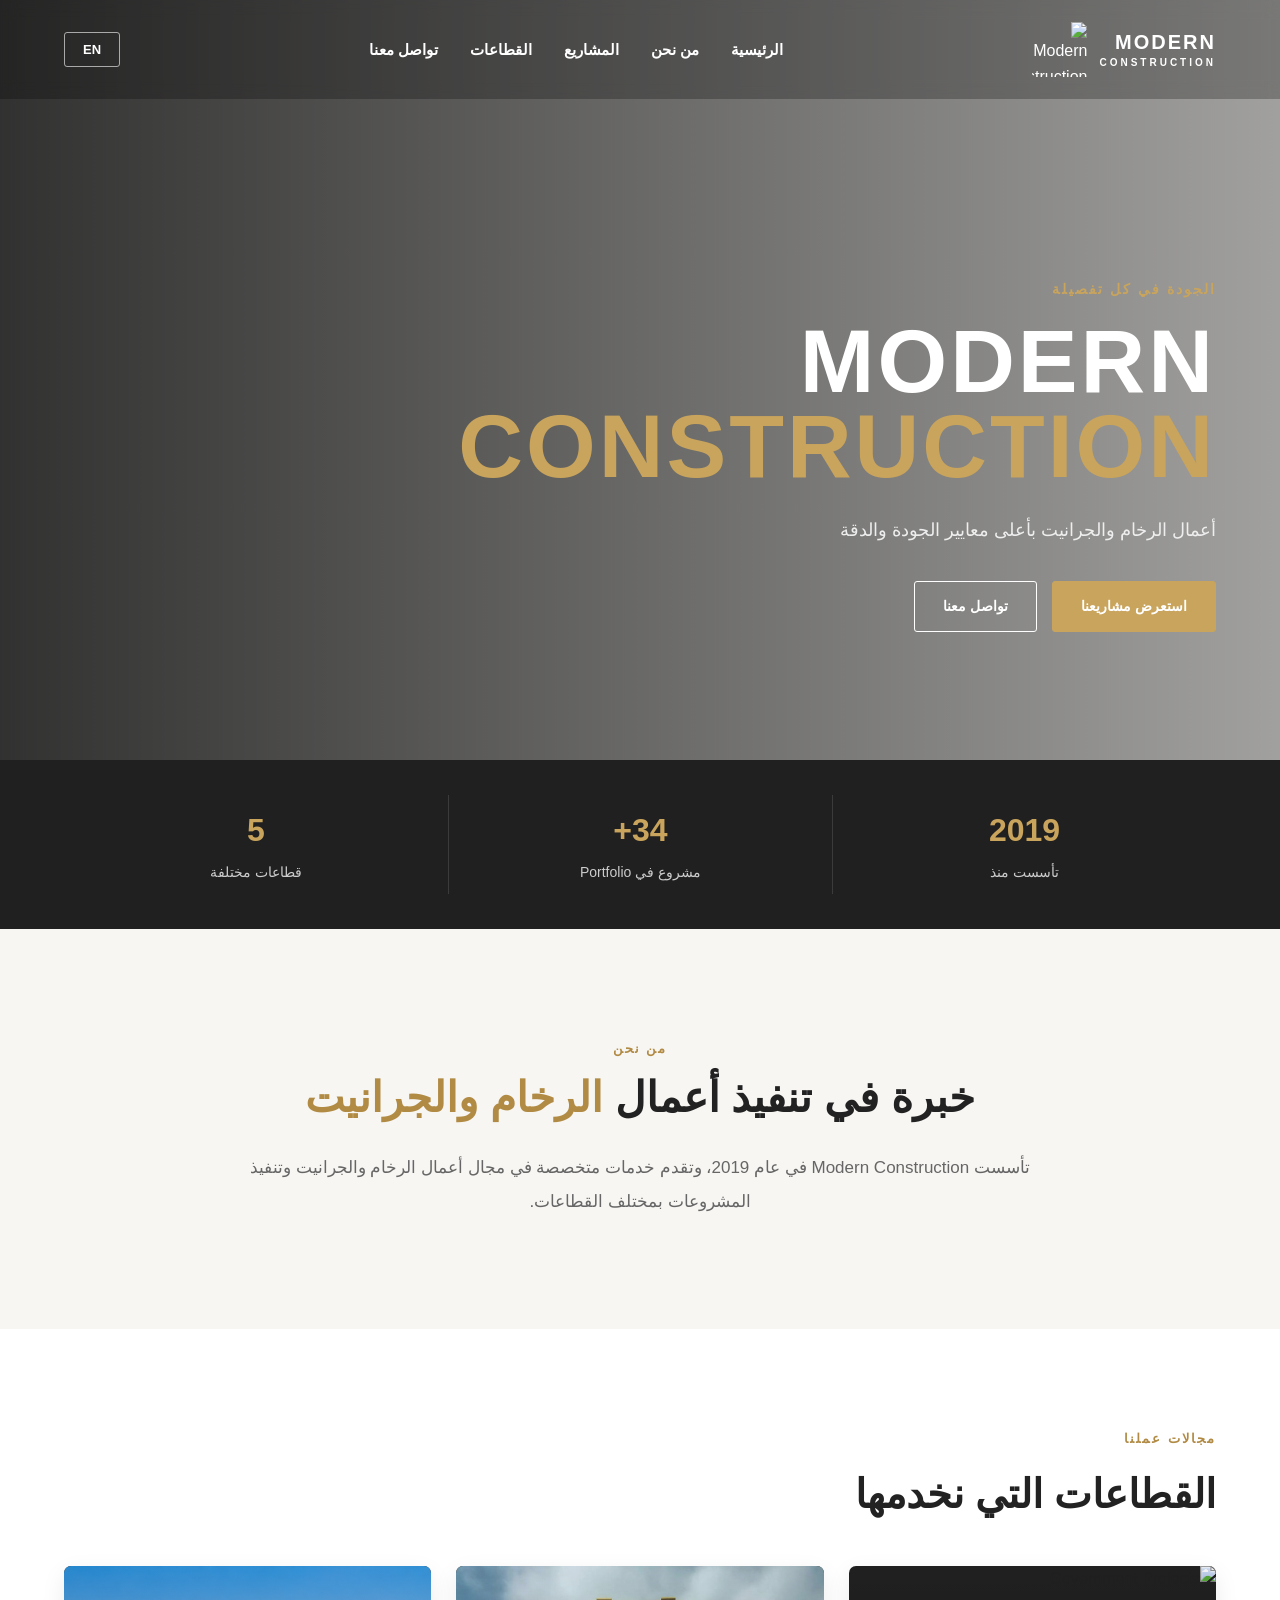
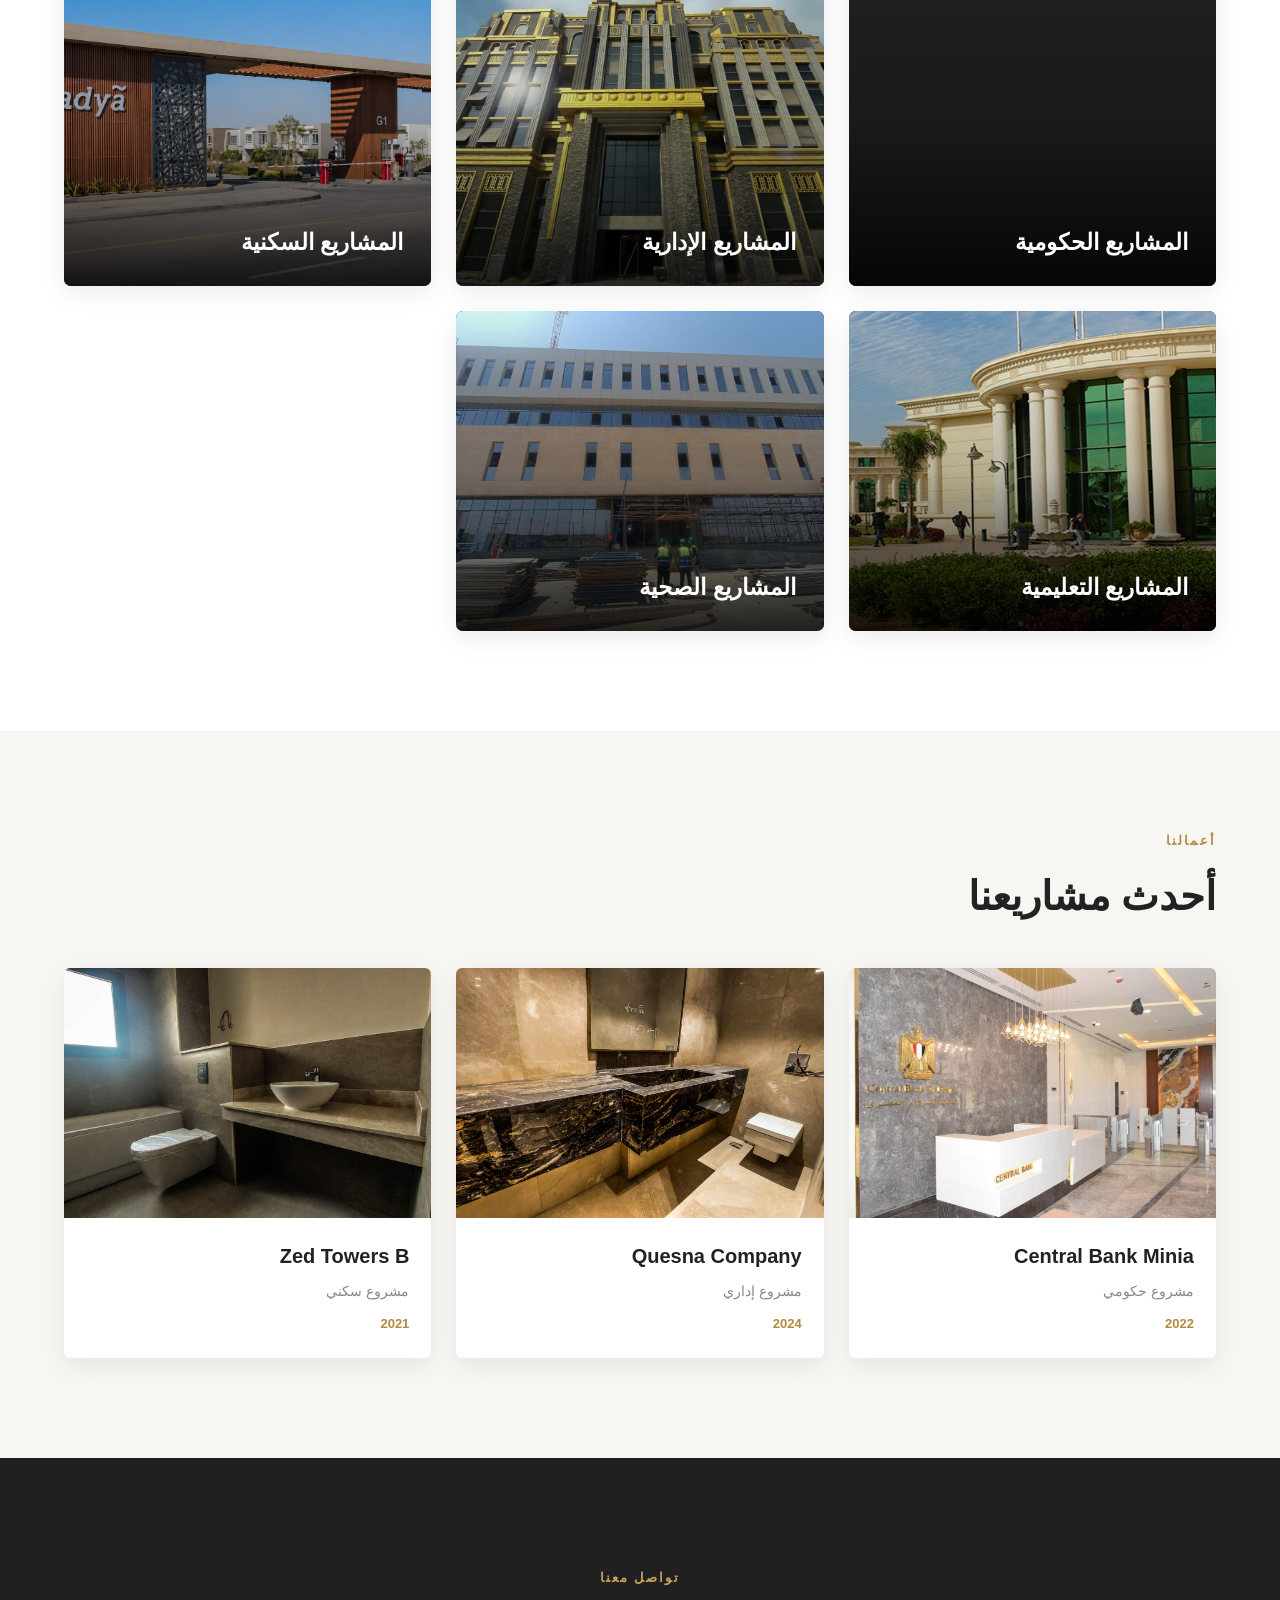
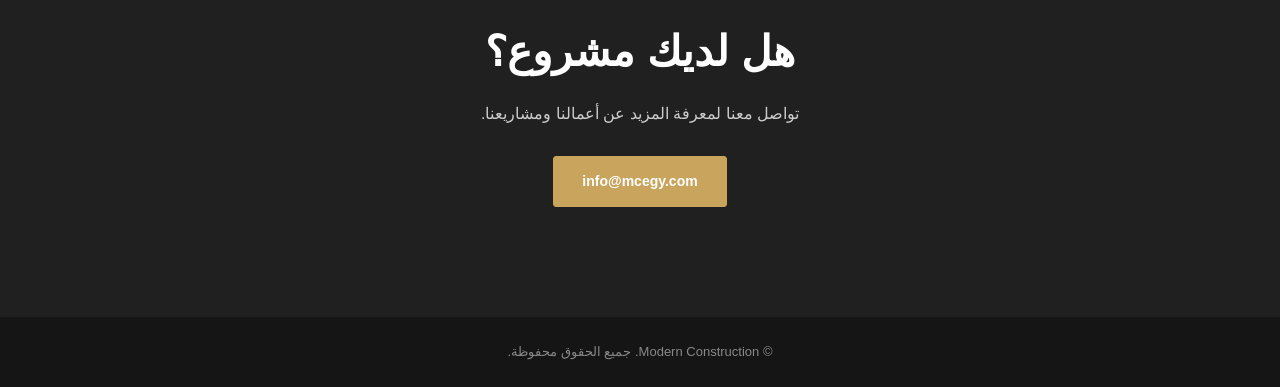
==== index.html @ ae9145a0 "Add files via upload" ====
<!DOCTYPE html>
<html lang="ar" dir="rtl">

<head>
    <meta charset="UTF-8">
    <meta name="viewport" content="width=device-width, initial-scale=1.0">

    <title>Modern Construction | Marble & Granite</title>

    <link rel="stylesheet" href="style.css">
</head>

<body>

    <!-- =========================
         NAVBAR
    ========================== -->

    <header class="navbar">

        <div class="container">

            <a href="#home" class="logo">

                <div class="logo-text">
                    MODERN
                    <span>CONSTRUCTION</span>
                </div>

                <img
                    src="assets/logo.png"
                    alt="Modern Construction Logo"
                >

            </a>


            <nav>

                <a href="#home"
                   data-ar="الرئيسية"
                   data-en="Home">
                    الرئيسية
                </a>

                <a href="#about"
                   data-ar="من نحن"
                   data-en="About Us">
                    من نحن
                </a>

                <a href="#projects"
                   data-ar="المشاريع"
                   data-en="Projects">
                    المشاريع
                </a>

                <a href="#sectors"
                   data-ar="القطاعات"
                   data-en="Sectors">
                    القطاعات
                </a>

                <a href="#contact"
                   data-ar="تواصل معنا"
                   data-en="Contact Us">
                    تواصل معنا
                </a>

            </nav>


            <button class="language-btn">
                EN
            </button>

        </div>

    </header>


    <!-- =========================
         HERO
    ========================== -->

    <section id="home" class="hero">

        <div class="hero-overlay"></div>

        <div class="hero-content container">

            <p
                class="small-title"
                data-ar="الجودة في كل تفصيلة"
                data-en="Quality in Every Detail">

                الجودة في كل تفصيلة

            </p>


            <h1>
                MODERN<br>
                <span>CONSTRUCTION</span>
            </h1>


            <p
                class="hero-description"
                data-ar="أعمال الرخام والجرانيت بأعلى معايير الجودة والدقة"
                data-en="Marble and granite works with the highest standards of quality and precision">

                أعمال الرخام والجرانيت بأعلى معايير الجودة والدقة

            </p>


            <div class="hero-buttons">

                <a
                    href="#projects"
                    class="btn primary"
                    data-ar="استعرض مشاريعنا"
                    data-en="View Our Projects">

                    استعرض مشاريعنا

                </a>


                <a
                    href="#contact"
                    class="btn secondary"
                    data-ar="تواصل معنا"
                    data-en="Contact Us">

                    تواصل معنا

                </a>

            </div>

        </div>

    </section>


    <!-- =========================
         STATS
    ========================== -->

    <section class="stats">

        <div class="container stats-container">

            <div class="stat">

                <h2>2019</h2>

                <p
                    data-ar="تأسست منذ"
                    data-en="Established Since">

                    تأسست منذ

                </p>

            </div>


            <div class="stat">

                <h2>34+</h2>

                <p
                    data-ar="مشروع في Portfolio"
                    data-en="Projects in Portfolio">

                    مشروع في Portfolio

                </p>

            </div>


            <div class="stat">

                <h2>5</h2>

                <p
                    data-ar="قطاعات مختلفة"
                    data-en="Different Sectors">

                    قطاعات مختلفة

                </p>

            </div>

        </div>

    </section>


    <!-- =========================
         ABOUT
    ========================== -->

    <section id="about" class="about">

        <div class="container">

            <p
                class="section-label"
                data-ar="من نحن"
                data-en="About Us">

                من نحن

            </p>


            <h2>

                خبرة في تنفيذ أعمال

                <span>
                    الرخام والجرانيت
                </span>

            </h2>


            <p
                data-ar="تأسست Modern Construction في عام 2019، وتقدم خدمات متخصصة في مجال أعمال الرخام والجرانيت وتنفيذ المشروعات بمختلف القطاعات."
                data-en="Founded in 2019, Modern Construction provides specialized marble and granite services and executes projects across various sectors.">

                تأسست Modern Construction في عام 2019،
                وتقدم خدمات متخصصة في مجال أعمال الرخام والجرانيت
                وتنفيذ المشروعات بمختلف القطاعات.

            </p>

        </div>

    </section>


    <!-- =========================
         SECTORS
    ========================== -->

    <section id="sectors" class="sectors">

        <div class="container">

            <p
                class="section-label"
                data-ar="مجالات عملنا"
                data-en="Our Sectors">

                مجالات عملنا

            </p>


            <h2
                data-ar="القطاعات التي نخدمها"
                data-en="Sectors We Serve">

                القطاعات التي نخدمها

            </h2>


            <div class="sector-grid">


                <!-- GOVERNMENT -->

                <a
                    href="government.html"
                    class="sector-card">

                    <div class="sector-image">

                        <img
                            src="assets/sectors/government.jpg"
                            alt="Government Projects">

                    </div>


                    <div class="sector-card-overlay"></div>


                    <div class="sector-card-content">

                        <h3
                            data-ar="المشاريع الحكومية"
                            data-en="Government Projects">

                            المشاريع الحكومية

                        </h3>

                    </div>

                </a>


                <!-- ADMINISTRATIVE -->

                <a
                    href="#"
                    class="sector-card">

                    <div class="sector-image">

                        <img
                            src="assets/sectors/administrative.jpg"
                            alt="Administrative Projects">

                    </div>


                    <div class="sector-card-overlay"></div>


                    <div class="sector-card-content">

                        <h3
                            data-ar="المشاريع الإدارية"
                            data-en="Administrative Projects">

                            المشاريع الإدارية

                        </h3>

                    </div>

                </a>


                <!-- RESIDENTIAL -->

                <a
                    href="#"
                    class="sector-card">

                    <div class="sector-image">

                        <img
                            src="assets/sectors/residential.jpg"
                            alt="Residential Projects">

                    </div>


                    <div class="sector-card-overlay"></div>


                    <div class="sector-card-content">

                        <h3
                            data-ar="المشاريع السكنية"
                            data-en="Residential Projects">

                            المشاريع السكنية

                        </h3>

                    </div>

                </a>


                <!-- EDUCATIONAL -->

                <a
                    href="#"
                    class="sector-card">

                    <div class="sector-image">

                        <img
                            src="assets/sectors/educational.jpg"
                            alt="Educational Projects">

                    </div>


                    <div class="sector-card-overlay"></div>


                    <div class="sector-card-content">

                        <h3
                            data-ar="المشاريع التعليمية"
                            data-en="Educational Projects">

                            المشاريع التعليمية

                        </h3>

                    </div>

                </a>


                <!-- HEALTHCARE -->

                <a
                    href="#"
                    class="sector-card">

                    <div class="sector-image">

                        <img
                            src="assets/sectors/healthcare.jpg"
                            alt="Healthcare Projects">

                    </div>


                    <div class="sector-card-overlay"></div>


                    <div class="sector-card-content">

                        <h3
                            data-ar="المشاريع الصحية"
                            data-en="Healthcare Projects">

                            المشاريع الصحية

                        </h3>

                    </div>

                </a>

            </div>

        </div>

    </section>


    <!-- =========================
         LATEST PROJECTS
    ========================== -->

    <section id="projects" class="projects">

        <div class="container">

            <p
                class="section-label"
                data-ar="أعمالنا"
                data-en="Portfolio">

                أعمالنا

            </p>


            <h2
                data-ar="أحدث مشاريعنا"
                data-en="Our Latest Projects">

                أحدث مشاريعنا

            </h2>


            <div class="projects-grid">


                <!-- PROJECT 1 -->

                <div class="project-card">

                    <div class="project-image">

                        <img
                            src="assets/projects/central-bank-minia.jpg"
                            alt="Central Bank Minia">

                    </div>


                    <div class="project-info">

                        <h3>
                            Central Bank Minia
                        </h3>


                        <p
                            data-ar="مشروع حكومي"
                            data-en="Government Project">

                            مشروع حكومي

                        </p>


                        <span>
                            2022
                        </span>

                    </div>

                </div>


                <!-- PROJECT 2 -->

                <div class="project-card">

                    <div class="project-image">

                        <img
                            src="assets/projects/quesna-company.jpg"
                            alt="Quesna Company ">

                    </div>


                    <div class="project-info">

                        <h3>
                            Quesna Company 
                        </h3>


                        <p
                            data-ar="مشروع إداري"
                            data-en="Administrative Project">

                            مشروع إداري

                        </p>


                        <span>
                            2024
                        </span>

                    </div>

                </div>


                <!-- PROJECT 3 -->

                <div class="project-card">

                    <div class="project-image">

                        <img
                            src="assets/projects/zed-towers.jpg"
                            alt="Zed Towers B">

                    </div>


                    <div class="project-info">

                        <h3>
                            Zed Towers B
                        </h3>


                        <p
                            data-ar="مشروع سكني"
                            data-en="Residential Project">

                            مشروع سكني

                        </p>


                        <span>
                            2021
                        </span>

                    </div>

                </div>

            </div>

        </div>

    </section>


    <!-- =========================
         CONTACT
    ========================== -->

    <section id="contact" class="contact">

        <div class="container">

            <p
                class="section-label"
                data-ar="تواصل معنا"
                data-en="Contact Us">

                تواصل معنا

            </p>


            <h2
                data-ar="هل لديك مشروع؟"
                data-en="Have a Project?">

                هل لديك مشروع؟

            </h2>


            <p
                data-ar="تواصل معنا لمعرفة المزيد عن أعمالنا ومشاريعنا."
                data-en="Contact us to learn more about our work and projects.">

                تواصل معنا لمعرفة المزيد عن أعمالنا ومشاريعنا.

            </p>


            <a
                href="mailto:info@mcegy.com"
                class="btn primary">

                info@mcegy.com

            </a>

        </div>

    </section>


    <!-- =========================
         FOOTER
    ========================== -->

    <footer>

        <div class="container">

            <p
                data-ar="© Modern Construction. جميع الحقوق محفوظة."
                data-en="© Modern Construction. All Rights Reserved.">

                © Modern Construction. جميع الحقوق محفوظة.

            </p>

        </div>

    </footer>


    <script src="script.js"></script>

</body>

</html>
---- style.css ----
/* ========================================
   GENERAL
======================================== */

* {
    margin: 0;
    padding: 0;
    box-sizing: border-box;
}

html {
    scroll-behavior: smooth;
}

body {
    font-family: Arial, Helvetica, sans-serif;
    background: #f7f6f3;
    color: #222;
    line-height: 1.6;
}

a {
    text-decoration: none;
    color: inherit;
}

.container {
    width: 90%;
    max-width: 1200px;
    margin: auto;
}


/* ========================================
   NAVBAR
======================================== */

.navbar {
    position: absolute;
    top: 0;
    right: 0;
    left: 0;

    z-index: 100;

    padding: 22px 0;

    background: rgba(0, 0, 0, 0.25);
    backdrop-filter: blur(8px);
}

.navbar .container {
    display: flex;
    align-items: center;
    justify-content: space-between;
}


/* LOGO */

.logo {
    display: flex;
    align-items: center;
    gap: 12px;

    color: white;
}

.logo img {
    width: 55px;
    height: 55px;

    object-fit: contain;
}

.logo-text {
    display: flex;
    flex-direction: column;

    font-size: 20px;
    font-weight: 800;

    letter-spacing: 2px;
    line-height: 1.1;
}

.logo-text span {
    font-size: 10px;

    letter-spacing: 3px;

    margin-top: 4px;
}


/* NAVIGATION */

.navbar nav {
    display: flex;
    align-items: center;

    gap: 32px;
}

.navbar nav a {
    color: white;

    font-size: 15px;
    font-weight: 600;

    transition: 0.3s;
}

.navbar nav a:hover {
    color: #c9a45c;
}


/* LANGUAGE BUTTON */

.language-btn {
    border: 1px solid rgba(255, 255, 255, 0.6);

    background: transparent;
    color: white;

    padding: 9px 18px;

    border-radius: 3px;

    cursor: pointer;

    font-size: 13px;
    font-weight: 700;

    transition: 0.3s;
}

.language-btn:hover {
    background: #c9a45c;

    border-color: #c9a45c;
}


/* ========================================
   HERO
======================================== */

.hero {
    position: relative;

    min-height: 760px;

    display: flex;
    align-items: center;

    background-image: url("assets/hero.png");

    /* إظهار الجزء العلوي من الصورة أكثر */
    background-position: center 35%;

    background-size: cover;

    background-repeat: no-repeat;
}

.hero-overlay {
    position: absolute;

    inset: 0;

    background:
        linear-gradient(
            90deg,
            rgba(0, 0, 0, 0.80),
            rgba(0, 0, 0, 0.35)
        );
}

.hero-content {
    position: relative;

    z-index: 2;

    color: white;

    padding-top: 150px;
}

.small-title {
    color: #c9a45c;

    font-size: 14px;
    font-weight: 700;

    letter-spacing: 2px;

    margin-bottom: 18px;
}

.hero h1 {
    font-size: clamp(50px, 7vw, 90px);

    line-height: 0.95;

    font-weight: 900;

    letter-spacing: 3px;

    margin-bottom: 25px;
}

.hero h1 span {
    color: #c9a45c;
}

.hero-description {
    max-width: 600px;

    color: #eee;

    font-size: 18px;

    line-height: 1.8;

    margin-bottom: 35px;
}


/* HERO BUTTONS */

.hero-buttons {
    display: flex;

    align-items: center;

    gap: 15px;
}

.btn {
    display: inline-block;

    padding: 13px 28px;

    border-radius: 3px;

    font-size: 14px;
    font-weight: 700;

    transition: 0.3s;
}

.btn.primary {
    background: #c9a45c;

    color: white;

    border: 1px solid #c9a45c;
}

.btn.primary:hover {
    background: #aa873f;

    border-color: #aa873f;
}

.btn.secondary {
    color: white;

    border: 1px solid white;

    background: transparent;
}

.btn.secondary:hover {
    background: white;

    color: #222;
}


/* ========================================
   STATS
======================================== */

.stats {
    background: #202020;

    color: white;

    padding: 35px 0;
}

.stats-container {
    display: grid;

    grid-template-columns: repeat(3, 1fr);

    text-align: center;
}

.stat {
    padding: 10px;

    border-left:
        1px solid rgba(255, 255, 255, 0.12);
}

.stat:last-child {
    border-left: none;
}

.stat h2 {
    color: #c9a45c;

    font-size: 32px;

    margin-bottom: 5px;
}

.stat p {
    color: #ccc;

    font-size: 14px;
}


/* ========================================
   SECTIONS
======================================== */

section {
    scroll-margin-top: 90px;
}

.section-label {
    color: #b18a43;

    font-size: 13px;

    font-weight: 800;

    letter-spacing: 2px;

    margin-bottom: 12px;
}


/* ========================================
   ABOUT
======================================== */

.about {
    padding: 110px 0;

    background: #f7f6f3;
}

.about .container {
    max-width: 850px;

    text-align: center;
}

.about h2 {
    font-size: 42px;

    line-height: 1.3;

    margin-bottom: 25px;
}

.about h2 span {
    color: #b18a43;
}

.about p:last-child {
    color: #666;

    font-size: 17px;

    line-height: 2;
}


/* ========================================
   SECTORS
======================================== */

.sectors {
    padding: 100px 0;

    background: #fff;
}

.sectors h2 {
    font-size: 40px;

    margin-bottom: 35px;
}

.sector-grid {
    display: grid;

    grid-template-columns: repeat(3, 1fr);

    gap: 25px;

    margin-top: 40px;
}

.sector-card {
    position: relative;

    display: block;

    width: 100%;
    height: 320px;

    overflow: hidden;

    border-radius: 7px;

    background: #222;

    box-shadow:
        0 8px 25px rgba(0, 0, 0, 0.08);

    transition:
        transform 0.4s ease,
        box-shadow 0.4s ease;
}

.sector-card:hover {
    transform: translateY(-7px);

    box-shadow:
        0 18px 40px rgba(0, 0, 0, 0.17);
}


/* SECTOR IMAGE */

.sector-image {
    position: absolute;

    inset: 0;

    width: 100%;
    height: 100%;

    overflow: hidden;
}

.sector-image img {
    width: 100%;
    height: 100%;

    display: block;

    object-fit: cover;

    object-position: center;

    transition: transform 0.6s ease;
}

.sector-card:hover .sector-image img {
    transform: scale(1.07);
}


/* SECTOR OVERLAY */

.sector-card-overlay {
    position: absolute;

    inset: 0;

    z-index: 1;

    background:
        linear-gradient(
            to top,
            rgba(0, 0, 0, 0.85),
            rgba(0, 0, 0, 0.25),
            rgba(0, 0, 0, 0.05)
        );
}


/* SECTOR TEXT */

.sector-card-content {
    position: absolute;

    right: 28px;
    bottom: 25px;
    left: 28px;

    z-index: 2;
}

.sector-card-content h3 {
    margin: 0;

    color: white;

    font-size: 23px;

    font-weight: 700;

    transition: color 0.3s ease;
}

.sector-card:hover .sector-card-content h3 {
    color: #c9a45c;
}


/* ========================================
   PROJECTS
======================================== */

.projects {
    padding: 100px 0;

    background: #f7f6f3;
}

.projects h2 {
    font-size: 40px;

    margin-bottom: 40px;
}

.projects-grid {
    display: grid;

    grid-template-columns: repeat(3, 1fr);

    gap: 25px;
}


/* PROJECT CARD */

.project-card {
    background: white;

    overflow: hidden;

    border-radius: 6px;

    box-shadow:
        0 8px 25px rgba(0, 0, 0, 0.07);

    transition: 0.3s;
}

.project-card:hover {
    transform: translateY(-6px);

    box-shadow:
        0 15px 35px rgba(0, 0, 0, 0.12);
}


/* PROJECT IMAGE */

.project-image {
    width: 100%;

    height: 250px;

    overflow: hidden;

    background: #ddd;
}

.project-image img {
    width: 100%;
    height: 100%;

    display: block;

    object-fit: cover;

    object-position: center;

    transition: transform 0.5s ease;
}

.project-card:hover .project-image img {
    transform: scale(1.05);
}


/* PROJECT INFO */

.project-info {
    padding: 22px;
}

.project-info h3 {
    font-size: 20px;

    margin-bottom: 8px;
}

.project-info p {
    color: #888;

    font-size: 14px;

    margin-bottom: 8px;
}

.project-info span {
    color: #b18a43;

    font-size: 13px;

    font-weight: 700;
}


/* ========================================
   CONTACT
======================================== */

.contact {
    padding: 110px 0;

    text-align: center;

    background: #202020;

    color: white;
}

.contact .section-label {
    color: #c9a45c;
}

.contact h2 {
    font-size: 42px;

    margin-bottom: 15px;
}

.contact p {
    color: #ccc;

    margin-bottom: 30px;
}

.contact .btn {
    direction: ltr;
}


/* ========================================
   FOOTER
======================================== */

footer {
    padding: 25px 0;

    background: #151515;

    color: #888;

    text-align: center;

    font-size: 13px;
}


/* ========================================
   ENGLISH / LTR
======================================== */

html[dir="ltr"] .hero-content {
    text-align: left;
}

html[dir="rtl"] .hero-content {
    text-align: right;
}

html[dir="ltr"] .sector-card-content {
    left: 28px;
    right: 28px;
}


/* ========================================
   TABLET
======================================== */

@media (max-width: 1000px) {

    .navbar nav {
        gap: 18px;
    }

    .navbar nav a {
        font-size: 13px;
    }

    .sector-grid {
        grid-template-columns: repeat(2, 1fr);
    }

    .projects-grid {
        grid-template-columns: repeat(2, 1fr);
    }
}


/* ========================================
   MOBILE
======================================== */

@media (max-width: 700px) {

    .navbar {
        padding: 15px 0;
    }

    .navbar .container {
        flex-wrap: wrap;

        gap: 15px;
    }

    .logo img {
        width: 45px;
        height: 45px;
    }

    .logo-text {
        font-size: 16px;
    }

    .navbar nav {
        order: 3;

        width: 100%;

        justify-content: center;

        gap: 15px;

        overflow-x: auto;
    }

    .navbar nav a {
        font-size: 12px;

        white-space: nowrap;
    }

    .language-btn {
        padding: 7px 13px;
    }


    /* HERO */

    .hero {
        min-height: 700px;

        background-position: center 35%;
    }

    .hero-content {
        padding-top: 160px;
    }

    .hero h1 {
        font-size: 48px;
    }

    .hero-description {
        font-size: 15px;
    }

    .hero-buttons {
        flex-direction: column;

        align-items: stretch;

        max-width: 250px;
    }

    .btn {
        text-align: center;
    }


    /* STATS */

    .stats-container {
        grid-template-columns: 1fr;
    }

    .stat {
        border-left: none;

        border-bottom:
            1px solid rgba(255, 255, 255, 0.12);

        padding: 15px;
    }

    .stat:last-child {
        border-bottom: none;
    }


    /* ABOUT */

    .about {
        padding: 75px 0;
    }

    .about h2 {
        font-size: 30px;
    }


    /* SECTORS */

    .sectors {
        padding: 75px 0;
    }

    .sectors h2 {
        font-size: 30px;
    }

    .sector-grid {
        grid-template-columns: 1fr;

        gap: 20px;
    }

    .sector-card {
        height: 280px;
    }


    /* PROJECTS */

    .projects {
        padding: 75px 0;
    }

    .projects h2 {
        font-size: 30px;
    }

    .projects-grid {
        grid-template-columns: 1fr;
    }

    .project-image {
        height: 240px;
    }


    /* CONTACT */

    .contact {
        padding: 80px 0;
    }

    .contact h2 {
        font-size: 32px;
    }

}
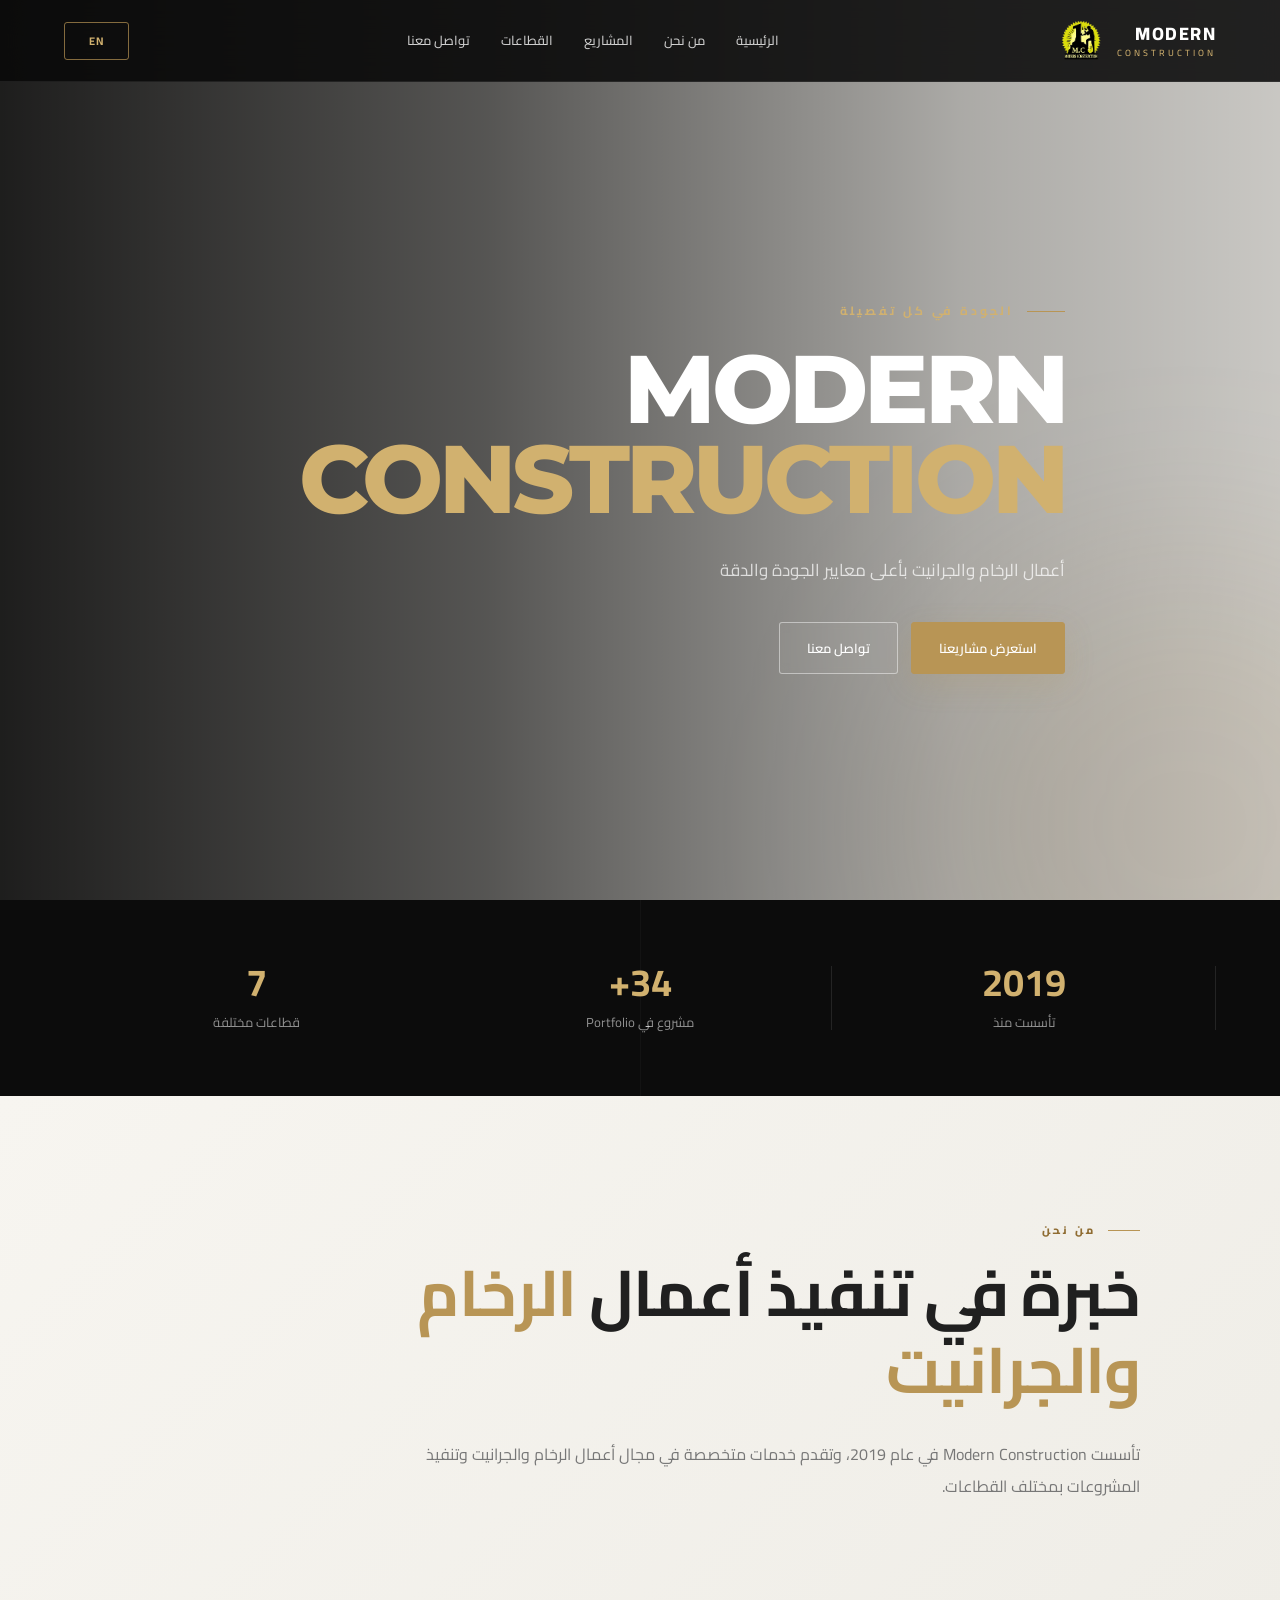
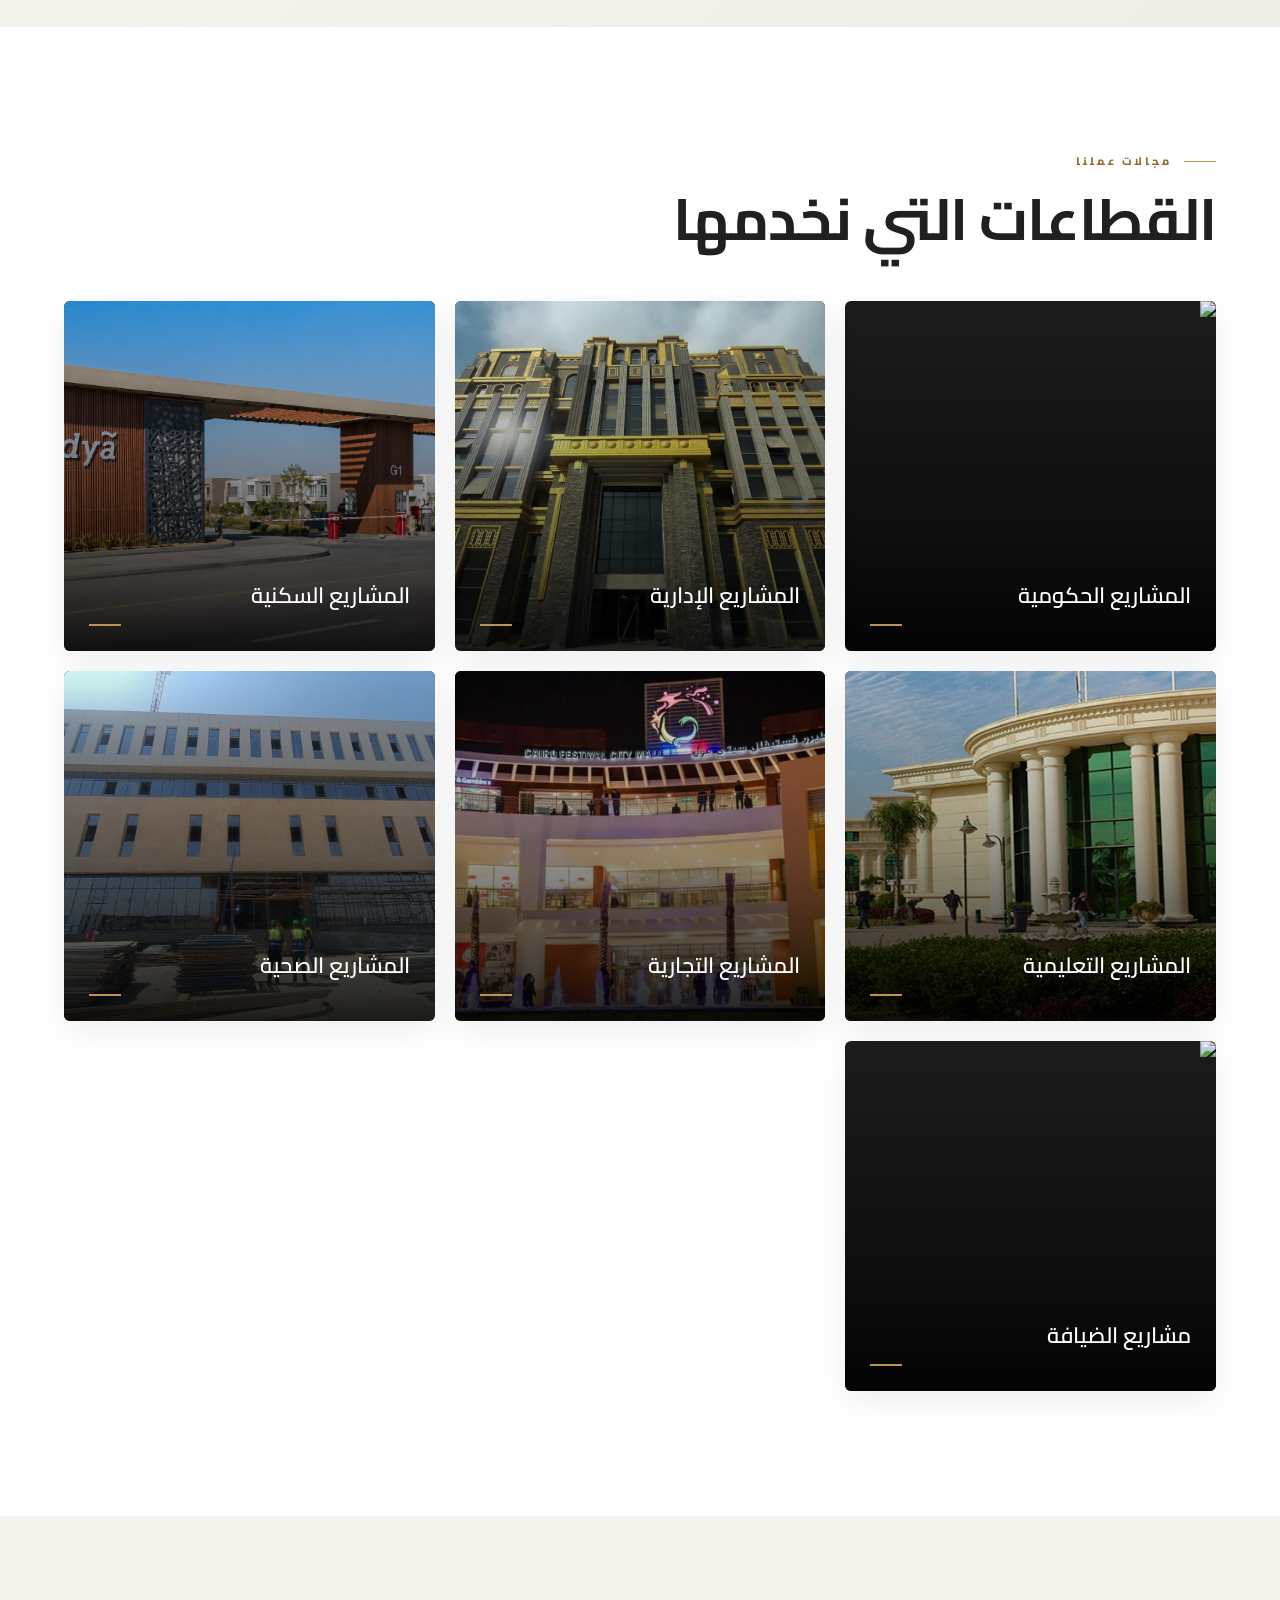
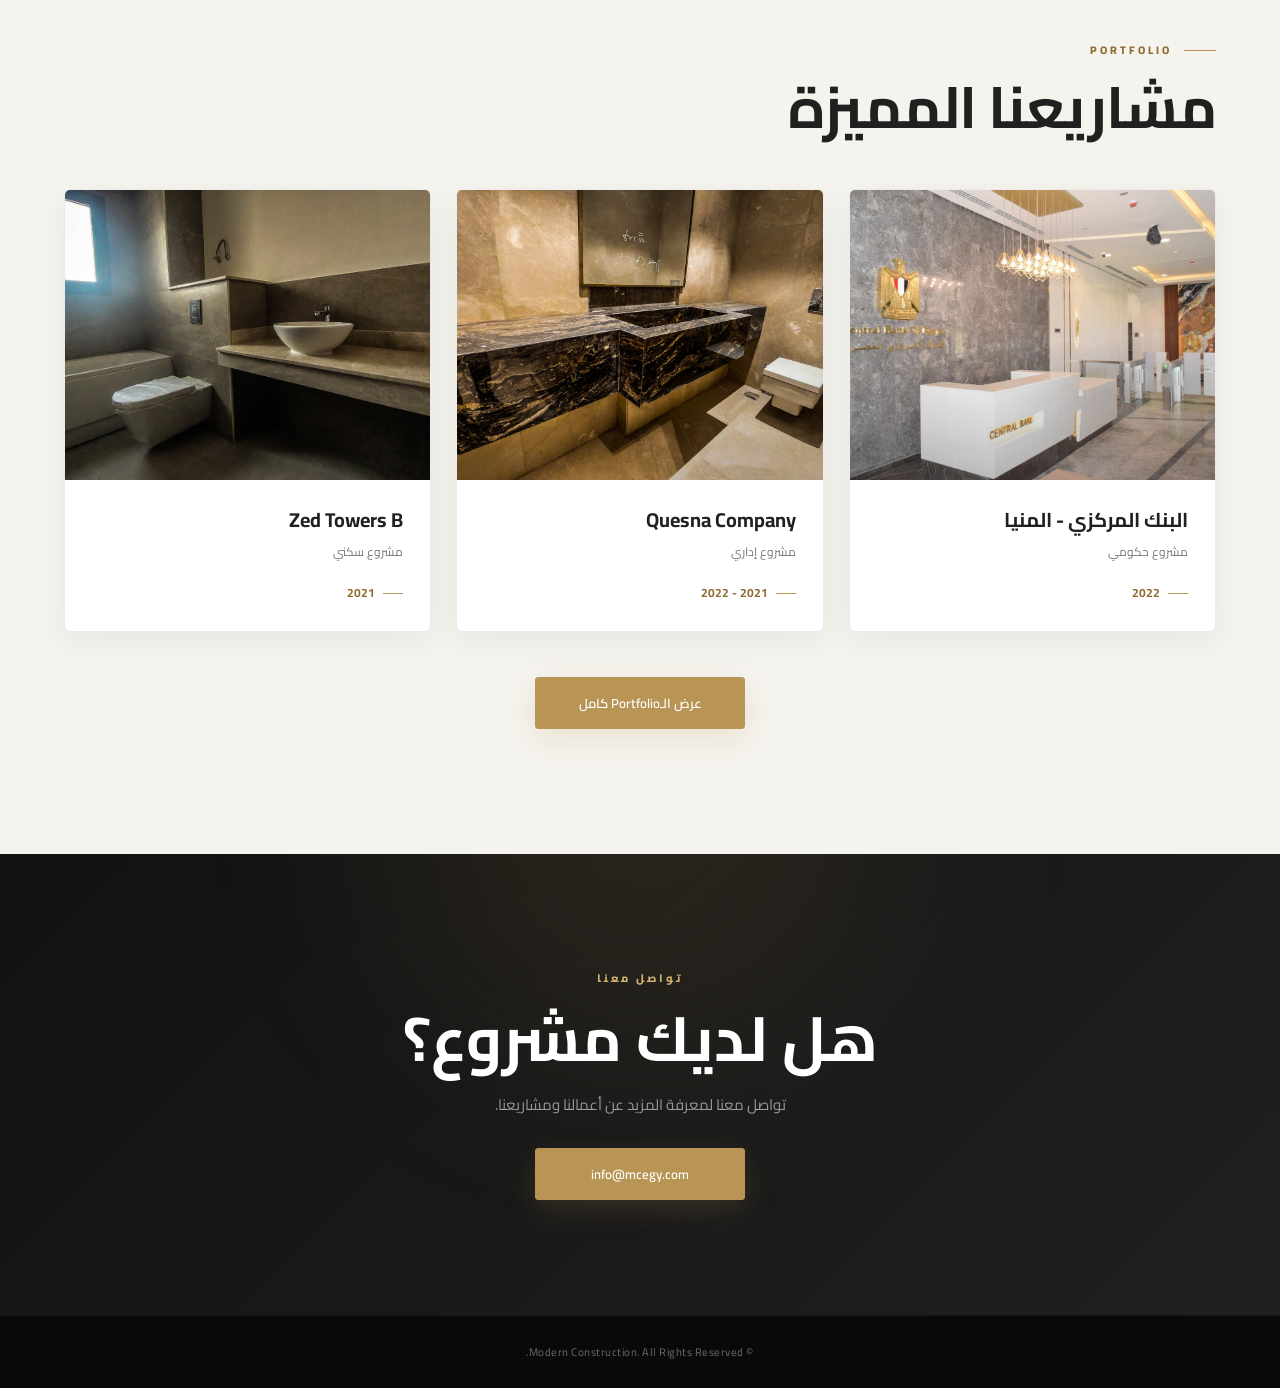
==== commit 12d0e205: "Add files via upload" ====
--- a/index.html
+++ b/index.html
@@ -12,9 +12,7 @@
 
 <body>
 
-    <!-- =========================
-         NAVBAR
-    ========================== -->
+    <!-- ================= NAVBAR ================= -->
 
     <header class="navbar">
 
@@ -27,48 +25,17 @@
                     <span>CONSTRUCTION</span>
                 </div>
 
-                <img
-                    src="assets/logo.png"
-                    alt="Modern Construction Logo"
-                >
+                <img src="assets/logo.png" alt="Modern Construction Logo">
 
             </a>
 
-
             <nav>
-
-                <a href="#home"
-                   data-ar="الرئيسية"
-                   data-en="Home">
-                    الرئيسية
-                </a>
-
-                <a href="#about"
-                   data-ar="من نحن"
-                   data-en="About Us">
-                    من نحن
-                </a>
-
-                <a href="#projects"
-                   data-ar="المشاريع"
-                   data-en="Projects">
-                    المشاريع
-                </a>
-
-                <a href="#sectors"
-                   data-ar="القطاعات"
-                   data-en="Sectors">
-                    القطاعات
-                </a>
-
-                <a href="#contact"
-                   data-ar="تواصل معنا"
-                   data-en="Contact Us">
-                    تواصل معنا
-                </a>
-
+                <a href="#home">الرئيسية</a>
+                <a href="#about">من نحن</a>
+                <a href="#projects">المشاريع</a>
+                <a href="#sectors">القطاعات</a>
+                <a href="#contact">تواصل معنا</a>
             </nav>
-
 
             <button class="language-btn">
                 EN
@@ -79,9 +46,7 @@
     </header>
 
 
-    <!-- =========================
-         HERO
-    ========================== -->
+    <!-- ================= HERO ================= -->
 
     <section id="home" class="hero">
 
@@ -89,53 +54,27 @@
 
         <div class="hero-content container">
 
-            <p
-                class="small-title"
-                data-ar="الجودة في كل تفصيلة"
-                data-en="Quality in Every Detail">
-
+            <p class="small-title">
                 الجودة في كل تفصيلة
-
-            </p>
-
+            </p>
 
             <h1>
                 MODERN<br>
                 <span>CONSTRUCTION</span>
             </h1>
 
-
-            <p
-                class="hero-description"
-                data-ar="أعمال الرخام والجرانيت بأعلى معايير الجودة والدقة"
-                data-en="Marble and granite works with the highest standards of quality and precision">
-
+            <p class="hero-description">
                 أعمال الرخام والجرانيت بأعلى معايير الجودة والدقة
-
-            </p>
-
+            </p>
 
             <div class="hero-buttons">
 
-                <a
-                    href="#projects"
-                    class="btn primary"
-                    data-ar="استعرض مشاريعنا"
-                    data-en="View Our Projects">
-
+                <a href="#projects" class="btn primary">
                     استعرض مشاريعنا
-
-                </a>
-
-
-                <a
-                    href="#contact"
-                    class="btn secondary"
-                    data-ar="تواصل معنا"
-                    data-en="Contact Us">
-
+                </a>
+
+                <a href="#contact" class="btn secondary">
                     تواصل معنا
-
                 </a>
 
             </div>
@@ -145,56 +84,25 @@
     </section>
 
 
-    <!-- =========================
-         STATS
-    ========================== -->
+    <!-- ================= STATS ================= -->
 
     <section class="stats">
 
         <div class="container stats-container">
 
             <div class="stat">
-
                 <h2>2019</h2>
-
-                <p
-                    data-ar="تأسست منذ"
-                    data-en="Established Since">
-
-                    تأسست منذ
-
-                </p>
-
-            </div>
-
+                <p>تأسست منذ</p>
+            </div>
 
             <div class="stat">
-
                 <h2>34+</h2>
-
-                <p
-                    data-ar="مشروع في Portfolio"
-                    data-en="Projects in Portfolio">
-
-                    مشروع في Portfolio
-
-                </p>
-
-            </div>
-
+                <p>مشروع في Portfolio</p>
+            </div>
 
             <div class="stat">
-
-                <h2>5</h2>
-
-                <p
-                    data-ar="قطاعات مختلفة"
-                    data-en="Different Sectors">
-
-                    قطاعات مختلفة
-
-                </p>
-
+                <h2>7</h2>
+                <p>قطاعات مختلفة</p>
             </div>
 
         </div>
@@ -202,43 +110,25 @@
     </section>
 
 
-    <!-- =========================
-         ABOUT
-    ========================== -->
+    <!-- ================= ABOUT ================= -->
 
     <section id="about" class="about">
 
         <div class="container">
 
-            <p
-                class="section-label"
-                data-ar="من نحن"
-                data-en="About Us">
-
+            <p class="section-label">
                 من نحن
-
-            </p>
-
+            </p>
 
             <h2>
-
                 خبرة في تنفيذ أعمال
-
-                <span>
-                    الرخام والجرانيت
-                </span>
-
+                <span>الرخام والجرانيت</span>
             </h2>
 
-
-            <p
-                data-ar="تأسست Modern Construction في عام 2019، وتقدم خدمات متخصصة في مجال أعمال الرخام والجرانيت وتنفيذ المشروعات بمختلف القطاعات."
-                data-en="Founded in 2019, Modern Construction provides specialized marble and granite services and executes projects across various sectors.">
-
+            <p>
                 تأسست Modern Construction في عام 2019،
                 وتقدم خدمات متخصصة في مجال أعمال الرخام والجرانيت
                 وتنفيذ المشروعات بمختلف القطاعات.
-
             </p>
 
         </div>
@@ -246,30 +136,18 @@
     </section>
 
 
-    <!-- =========================
-         SECTORS
-    ========================== -->
+    <!-- ================= SECTORS ================= -->
 
     <section id="sectors" class="sectors">
 
         <div class="container">
 
-            <p
-                class="section-label"
-                data-ar="مجالات عملنا"
-                data-en="Our Sectors">
-
+            <p class="section-label">
                 مجالات عملنا
-
-            </p>
-
-
-            <h2
-                data-ar="القطاعات التي نخدمها"
-                data-en="Sectors We Serve">
-
+            </p>
+
+            <h2>
                 القطاعات التي نخدمها
-
             </h2>
 
 
@@ -278,9 +156,7 @@
 
                 <!-- GOVERNMENT -->
 
-                <a
-                    href="government.html"
-                    class="sector-card">
+                <a href="#" class="sector-card">
 
                     <div class="sector-image">
 
@@ -290,18 +166,12 @@
 
                     </div>
 
-
-                    <div class="sector-card-overlay"></div>
-
-
-                    <div class="sector-card-content">
-
-                        <h3
-                            data-ar="المشاريع الحكومية"
-                            data-en="Government Projects">
-
+                    <div class="sector-card-overlay"></div>
+
+                    <div class="sector-card-content">
+
+                        <h3>
                             المشاريع الحكومية
-
                         </h3>
 
                     </div>
@@ -311,9 +181,7 @@
 
                 <!-- ADMINISTRATIVE -->
 
-                <a
-                    href="#"
-                    class="sector-card">
+                <a href="#" class="sector-card">
 
                     <div class="sector-image">
 
@@ -323,18 +191,12 @@
 
                     </div>
 
-
-                    <div class="sector-card-overlay"></div>
-
-
-                    <div class="sector-card-content">
-
-                        <h3
-                            data-ar="المشاريع الإدارية"
-                            data-en="Administrative Projects">
-
+                    <div class="sector-card-overlay"></div>
+
+                    <div class="sector-card-content">
+
+                        <h3>
                             المشاريع الإدارية
-
                         </h3>
 
                     </div>
@@ -344,9 +206,7 @@
 
                 <!-- RESIDENTIAL -->
 
-                <a
-                    href="#"
-                    class="sector-card">
+                <a href="#" class="sector-card">
 
                     <div class="sector-image">
 
@@ -356,18 +216,12 @@
 
                     </div>
 
-
-                    <div class="sector-card-overlay"></div>
-
-
-                    <div class="sector-card-content">
-
-                        <h3
-                            data-ar="المشاريع السكنية"
-                            data-en="Residential Projects">
-
+                    <div class="sector-card-overlay"></div>
+
+                    <div class="sector-card-content">
+
+                        <h3>
                             المشاريع السكنية
-
                         </h3>
 
                     </div>
@@ -377,9 +231,7 @@
 
                 <!-- EDUCATIONAL -->
 
-                <a
-                    href="#"
-                    class="sector-card">
+                <a href="#" class="sector-card">
 
                     <div class="sector-image">
 
@@ -389,18 +241,37 @@
 
                     </div>
 
-
-                    <div class="sector-card-overlay"></div>
-
-
-                    <div class="sector-card-content">
-
-                        <h3
-                            data-ar="المشاريع التعليمية"
-                            data-en="Educational Projects">
-
+                    <div class="sector-card-overlay"></div>
+
+                    <div class="sector-card-content">
+
+                        <h3>
                             المشاريع التعليمية
-
+                        </h3>
+
+                    </div>
+
+                </a>
+
+
+                <!-- COMMERCIAL -->
+
+                <a href="#" class="sector-card">
+
+                    <div class="sector-image">
+
+                        <img
+                            src="assets/sectors/commercial.jpg"
+                            alt="Commercial Projects">
+
+                    </div>
+
+                    <div class="sector-card-overlay"></div>
+
+                    <div class="sector-card-content">
+
+                        <h3>
+                            المشاريع التجارية
                         </h3>
 
                     </div>
@@ -410,9 +281,7 @@
 
                 <!-- HEALTHCARE -->
 
-                <a
-                    href="#"
-                    class="sector-card">
+                <a href="#" class="sector-card">
 
                     <div class="sector-image">
 
@@ -422,23 +291,43 @@
 
                     </div>
 
-
-                    <div class="sector-card-overlay"></div>
-
-
-                    <div class="sector-card-content">
-
-                        <h3
-                            data-ar="المشاريع الصحية"
-                            data-en="Healthcare Projects">
-
+                    <div class="sector-card-overlay"></div>
+
+                    <div class="sector-card-content">
+
+                        <h3>
                             المشاريع الصحية
-
-                        </h3>
-
-                    </div>
-
-                </a>
+                        </h3>
+
+                    </div>
+
+                </a>
+
+
+                <!-- HOSPITALITY -->
+
+                <a href="#" class="sector-card">
+
+                    <div class="sector-image">
+
+                        <img
+                            src="assets/sectors/hospitality.jpg"
+                            alt="Hospitality Projects">
+
+                    </div>
+
+                    <div class="sector-card-overlay"></div>
+
+                    <div class="sector-card-content">
+
+                        <h3>
+                            مشاريع الضيافة
+                        </h3>
+
+                    </div>
+
+                </a>
+
 
             </div>
 
@@ -447,37 +336,25 @@
     </section>
 
 
-    <!-- =========================
-         LATEST PROJECTS
-    ========================== -->
+    <!-- ================= PROJECTS ================= -->
 
     <section id="projects" class="projects">
 
         <div class="container">
 
-            <p
-                class="section-label"
-                data-ar="أعمالنا"
-                data-en="Portfolio">
-
-                أعمالنا
-
-            </p>
-
-
-            <h2
-                data-ar="أحدث مشاريعنا"
-                data-en="Our Latest Projects">
-
-                أحدث مشاريعنا
-
+            <p class="section-label">
+                Portfolio
+            </p>
+
+            <h2>
+                مشاريعنا المميزة 
             </h2>
 
 
             <div class="projects-grid">
 
 
-                <!-- PROJECT 1 -->
+                <!-- CENTRAL BANK -->
 
                 <div class="project-card">
 
@@ -489,22 +366,15 @@
 
                     </div>
 
-
                     <div class="project-info">
 
                         <h3>
-                            Central Bank Minia
-                        </h3>
-
-
-                        <p
-                            data-ar="مشروع حكومي"
-                            data-en="Government Project">
-
-                            مشروع حكومي
-
+                            البنك المركزي - المنيا
+                        </h3>
+
+                        <p>
+                            Government Project
                         </p>
-
 
                         <span>
                             2022
@@ -515,7 +385,7 @@
                 </div>
 
 
-                <!-- PROJECT 2 -->
+                <!-- QUESNA COMPANY -->
 
                 <div class="project-card">
 
@@ -523,29 +393,22 @@
 
                         <img
                             src="assets/projects/quesna-company.jpg"
-                            alt="Quesna Company ">
-
-                    </div>
-
+                            alt="Quesna Company">
+
+                    </div>
 
                     <div class="project-info">
 
                         <h3>
-                            Quesna Company 
-                        </h3>
-
-
-                        <p
-                            data-ar="مشروع إداري"
-                            data-en="Administrative Project">
-
-                            مشروع إداري
-
+                            Quesna Company
+                        </h3>
+
+                        <p>
+                            Administrative Project
                         </p>
 
-
                         <span>
-                            2024
+                            2021 - 2022
                         </span>
 
                     </div>
@@ -553,7 +416,7 @@
                 </div>
 
 
-                <!-- PROJECT 3 -->
+                <!-- ZED TOWERS -->
 
                 <div class="project-card">
 
@@ -565,22 +428,15 @@
 
                     </div>
 
-
                     <div class="project-info">
 
                         <h3>
                             Zed Towers B
                         </h3>
 
-
-                        <p
-                            data-ar="مشروع سكني"
-                            data-en="Residential Project">
-
-                            مشروع سكني
-
+                        <p>
+                            Residential Project
                         </p>
-
 
                         <span>
                             2021
@@ -590,48 +446,47 @@
 
                 </div>
 
-            </div>
+
+            </div>
+
+
+            <!-- FULL PORTFOLIO -->
+
+            <div class="portfolio-button">
+
+                <a
+                    href="portfolio.html"
+                    class="btn primary">
+
+                    View Full Portfolio
+
+                </a>
+
+            </div>
+
 
         </div>
 
     </section>
 
 
-    <!-- =========================
-         CONTACT
-    ========================== -->
+    <!-- ================= CONTACT ================= -->
 
     <section id="contact" class="contact">
 
         <div class="container">
 
-            <p
-                class="section-label"
-                data-ar="تواصل معنا"
-                data-en="Contact Us">
-
+            <p class="section-label">
                 تواصل معنا
-
-            </p>
-
-
-            <h2
-                data-ar="هل لديك مشروع؟"
-                data-en="Have a Project?">
-
+            </p>
+
+            <h2>
                 هل لديك مشروع؟
-
             </h2>
 
-
-            <p
-                data-ar="تواصل معنا لمعرفة المزيد عن أعمالنا ومشاريعنا."
-                data-en="Contact us to learn more about our work and projects.">
-
+            <p>
                 تواصل معنا لمعرفة المزيد عن أعمالنا ومشاريعنا.
-
-            </p>
-
+            </p>
 
             <a
                 href="mailto:info@mcegy.com"
@@ -646,20 +501,14 @@
     </section>
 
 
-    <!-- =========================
-         FOOTER
-    ========================== -->
+    <!-- ================= FOOTER ================= -->
 
     <footer>
 
         <div class="container">
 
-            <p
-                data-ar="© Modern Construction. جميع الحقوق محفوظة."
-                data-en="© Modern Construction. All Rights Reserved.">
-
-                © Modern Construction. جميع الحقوق محفوظة.
-
+            <p>
+                © Modern Construction. All Rights Reserved.
             </p>
 
         </div>
--- a/style.css
+++ b/style.css
@@ -1,6 +1,41 @@
-/* ========================================
-   GENERAL
-======================================== */
+@import url('https://fonts.googleapis.com/css2?family=Cairo:wght@400;500;600;700;800&family=Montserrat:wght@400;500;600;700;800&display=swap');
+
+/* =========================================================
+   VARIABLES
+========================================================= */
+
+:root {
+    --black: #0c0c0c;
+    --black-2: #151515;
+    --dark: #1d1d1d;
+
+    --white: #ffffff;
+    --cream: #f5f3ee;
+    --light: #ece9e2;
+
+    --gold: #b89555;
+    --gold-light: #d1b16f;
+    --gold-dark: #8f6c32;
+
+    --text: #202020;
+    --muted: #777;
+    --muted-light: #aaa;
+
+    --border: rgba(0,0,0,.08);
+    --white-border: rgba(255,255,255,.12);
+
+    --shadow: 0 18px 50px rgba(0,0,0,.08);
+    --shadow-hover: 0 28px 70px rgba(0,0,0,.15);
+
+    --radius: 6px;
+
+    --ease: cubic-bezier(.2,.65,.3,1);
+}
+
+
+/* =========================================================
+   RESET
+========================================================= */
 
 * {
     margin: 0;
@@ -10,219 +45,342 @@
 
 html {
     scroll-behavior: smooth;
+    scroll-padding-top: 90px;
 }
 
 body {
-    font-family: Arial, Helvetica, sans-serif;
-    background: #f7f6f3;
-    color: #222;
-    line-height: 1.6;
+    background: var(--cream);
+    color: var(--text);
+    line-height: 1.7;
+    overflow-x: hidden;
+    font-family: "Montserrat", "Cairo", sans-serif;
+}
+
+html[dir="rtl"] body {
+    font-family: "Cairo", sans-serif;
 }
 
 a {
+    color: inherit;
     text-decoration: none;
-    color: inherit;
+}
+
+img {
+    display: block;
+    max-width: 100%;
+}
+
+button {
+    font-family: inherit;
 }
 
 .container {
-    width: 90%;
-    max-width: 1200px;
+    width: min(90%, 1280px);
     margin: auto;
 }
 
 
-/* ========================================
+/* =========================================================
    NAVBAR
-======================================== */
+========================================================= */
 
 .navbar {
-    position: absolute;
+    position: fixed;
     top: 0;
-    right: 0;
     left: 0;
 
-    z-index: 100;
-
-    padding: 22px 0;
-
-    background: rgba(0, 0, 0, 0.25);
-    backdrop-filter: blur(8px);
+    width: 100%;
+    height: 82px;
+
+    background: rgba(10,10,10,.88);
+
+    backdrop-filter: blur(18px);
+    -webkit-backdrop-filter: blur(18px);
+
+    border-bottom: 1px solid rgba(255,255,255,.08);
+
+    z-index: 9999;
+
+    transition: .35s ease;
 }
 
 .navbar .container {
+    height: 100%;
+
     display: flex;
     align-items: center;
     justify-content: space-between;
-}
-
-
-/* LOGO */
+
+    gap: 30px;
+}
+
+
+/* =========================================================
+   LOGO
+========================================================= */
 
 .logo {
     display: flex;
     align-items: center;
+
     gap: 12px;
 
     color: white;
+
+    flex-shrink: 0;
 }
 
 .logo img {
-    width: 55px;
-    height: 55px;
+    width: 48px;
+    height: 48px;
 
     object-fit: contain;
+
+    transition: .35s ease;
+}
+
+.logo:hover img {
+    transform: scale(1.05);
 }
 
 .logo-text {
-    display: flex;
-    flex-direction: column;
-
-    font-size: 20px;
+    font-size: 18px;
     font-weight: 800;
 
-    letter-spacing: 2px;
-    line-height: 1.1;
+    line-height: 1;
+
+    letter-spacing: 1.5px;
 }
 
 .logo-text span {
-    font-size: 10px;
+    display: block;
+
+    margin-top: 5px;
+
+    color: var(--gold-light);
+
+    font-size: 9px;
+    font-weight: 500;
 
     letter-spacing: 3px;
-
-    margin-top: 4px;
-}
-
-
-/* NAVIGATION */
-
-.navbar nav {
+}
+
+
+/* =========================================================
+   NAV LINKS
+========================================================= */
+
+nav {
     display: flex;
     align-items: center;
-
-    gap: 32px;
-}
-
-.navbar nav a {
+    gap: 31px;
+}
+
+nav a {
+    position: relative;
+
+    color: rgba(255,255,255,.78);
+
+    font-size: 13px;
+    font-weight: 500;
+
+    padding: 8px 0;
+
+    transition: .3s ease;
+}
+
+nav a::after {
+    content: "";
+
+    position: absolute;
+
+    bottom: 0;
+    left: 0;
+
+    width: 0;
+    height: 1px;
+
+    background: var(--gold);
+
+    transition: .3s ease;
+}
+
+nav a:hover {
     color: white;
-
-    font-size: 15px;
-    font-weight: 600;
-
-    transition: 0.3s;
-}
-
-.navbar nav a:hover {
-    color: #c9a45c;
-}
-
-
-/* LANGUAGE BUTTON */
+}
+
+nav a:hover::after {
+    width: 100%;
+}
+
+
+/* =========================================================
+   LANGUAGE BUTTON
+========================================================= */
 
 .language-btn {
-    border: 1px solid rgba(255, 255, 255, 0.6);
+    min-width: 65px;
+
+    padding: 8px 15px;
 
     background: transparent;
+
+    border: 1px solid rgba(184,149,85,.7);
+    border-radius: 3px;
+
+    color: var(--gold-light);
+
+    font-size: 11px;
+    font-weight: 700;
+
+    letter-spacing: 1px;
+
+    cursor: pointer;
+
+    transition: .3s ease;
+}
+
+.language-btn:hover {
+    background: var(--gold);
     color: white;
 
-    padding: 9px 18px;
-
-    border-radius: 3px;
-
-    cursor: pointer;
-
-    font-size: 13px;
-    font-weight: 700;
-
-    transition: 0.3s;
-}
-
-.language-btn:hover {
-    background: #c9a45c;
-
-    border-color: #c9a45c;
-}
-
-
-/* ========================================
+    border-color: var(--gold);
+
+    transform: translateY(-2px);
+}
+
+
+/* =========================================================
    HERO
-======================================== */
+========================================================= */
 
 .hero {
     position: relative;
 
-    min-height: 760px;
+    min-height: 100vh;
 
     display: flex;
     align-items: center;
 
     background-image: url("assets/hero.png");
 
-    /* إظهار الجزء العلوي من الصورة أكثر */
+    background-size: cover;
+
     background-position: center 35%;
 
-    background-size: cover;
-
-    background-repeat: no-repeat;
-}
-
-.hero-overlay {
+    overflow: hidden;
+}
+
+
+/* DARK CINEMATIC OVERLAY */
+
+.hero::before {
+    content: "";
+
     position: absolute;
-
     inset: 0;
 
     background:
         linear-gradient(
             90deg,
-            rgba(0, 0, 0, 0.80),
-            rgba(0, 0, 0, 0.35)
+            rgba(0,0,0,.88) 0%,
+            rgba(0,0,0,.65) 38%,
+            rgba(0,0,0,.30) 75%,
+            rgba(0,0,0,.18) 100%
         );
-}
+
+    z-index: 1;
+}
+
+.hero::after {
+    content: "";
+
+    position: absolute;
+
+    width: 550px;
+    height: 550px;
+
+    right: -180px;
+    bottom: -200px;
+
+    background: rgba(184,149,85,.12);
+
+    filter: blur(100px);
+
+    border-radius: 50%;
+}
+
+
+/* HERO CONTENT */
 
 .hero-content {
     position: relative;
-
     z-index: 2;
 
     color: white;
 
-    padding-top: 150px;
+    padding-top: 75px;
+
+    max-width: 850px;
 }
 
 .small-title {
-    color: #c9a45c;
-
-    font-size: 14px;
+    display: flex;
+    align-items: center;
+
+    gap: 13px;
+
+    color: var(--gold-light);
+
+    font-size: 12px;
     font-weight: 700;
 
-    letter-spacing: 2px;
-
-    margin-bottom: 18px;
-}
+    letter-spacing: 3px;
+
+    margin-bottom: 22px;
+}
+
+.small-title::before {
+    content: "";
+
+    width: 38px;
+    height: 1px;
+
+    background: var(--gold);
+}
+
+
+/* HERO TITLE */
 
 .hero h1 {
-    font-size: clamp(50px, 7vw, 90px);
-
-    line-height: 0.95;
-
-    font-weight: 900;
-
-    letter-spacing: 3px;
-
-    margin-bottom: 25px;
+    font-family: "Montserrat", sans-serif;
+
+    font-size: clamp(50px, 7.5vw, 96px);
+
+    line-height: .94;
+
+    font-weight: 800;
+
+    letter-spacing: -4px;
+
+    margin-bottom: 30px;
 }
 
 .hero h1 span {
-    color: #c9a45c;
-}
+    color: var(--gold-light);
+}
+
+
+/* DESCRIPTION */
 
 .hero-description {
-    max-width: 600px;
-
-    color: #eee;
-
-    font-size: 18px;
-
-    line-height: 1.8;
+    max-width: 580px;
+
+    color: rgba(255,255,255,.72);
+
+    font-size: 17px;
+
+    line-height: 1.9;
 
     margin-bottom: 35px;
 }
@@ -233,222 +391,313 @@
 .hero-buttons {
     display: flex;
 
+    gap: 13px;
+
+    flex-wrap: wrap;
+}
+
+
+/* =========================================================
+   BUTTON SYSTEM
+========================================================= */
+
+.btn {
+    min-height: 52px;
+
+    display: inline-flex;
+
     align-items: center;
-
-    gap: 15px;
-}
-
-.btn {
-    display: inline-block;
-
-    padding: 13px 28px;
+    justify-content: center;
+
+    padding: 0 27px;
 
     border-radius: 3px;
 
-    font-size: 14px;
-    font-weight: 700;
-
-    transition: 0.3s;
+    font-size: 13px;
+    font-weight: 600;
+
+    transition:
+        transform .3s var(--ease),
+        background .3s ease,
+        color .3s ease,
+        border .3s ease,
+        box-shadow .3s ease;
 }
 
 .btn.primary {
-    background: #c9a45c;
+    background: var(--gold);
+
+    border: 1px solid var(--gold);
 
     color: white;
 
-    border: 1px solid #c9a45c;
+    box-shadow: 0 10px 30px rgba(184,149,85,.18);
 }
 
 .btn.primary:hover {
-    background: #aa873f;
-
-    border-color: #aa873f;
+    background: var(--gold-light);
+
+    border-color: var(--gold-light);
+
+    transform: translateY(-3px);
+
+    box-shadow: 0 15px 35px rgba(184,149,85,.28);
 }
 
 .btn.secondary {
+    background: rgba(255,255,255,.04);
+
+    border: 1px solid rgba(255,255,255,.45);
+
     color: white;
 
-    border: 1px solid white;
-
-    background: transparent;
+    backdrop-filter: blur(5px);
 }
 
 .btn.secondary:hover {
     background: white;
 
-    color: #222;
-}
-
-
-/* ========================================
+    color: var(--black);
+
+    border-color: white;
+
+    transform: translateY(-3px);
+}
+
+
+/* =========================================================
    STATS
-======================================== */
+========================================================= */
 
 .stats {
-    background: #202020;
+    position: relative;
+
+    background: var(--black);
 
     color: white;
 
-    padding: 35px 0;
+    padding: 58px 0;
+
+    overflow: hidden;
+}
+
+.stats::before {
+    content: "";
+
+    position: absolute;
+
+    top: 0;
+    left: 50%;
+
+    width: 1px;
+    height: 100%;
+
+    background: rgba(255,255,255,.03);
 }
 
 .stats-container {
     display: grid;
 
-    grid-template-columns: repeat(3, 1fr);
+    grid-template-columns: repeat(3,1fr);
 
     text-align: center;
 }
 
 .stat {
-    padding: 10px;
-
-    border-left:
-        1px solid rgba(255, 255, 255, 0.12);
-}
-
-.stat:last-child {
-    border-left: none;
+    position: relative;
+
+    padding: 5px 30px;
+}
+
+.stat:not(:last-child)::after {
+    content: "";
+
+    position: absolute;
+
+    right: 0;
+    top: 10%;
+
+    width: 1px;
+    height: 80%;
+
+    background: rgba(255,255,255,.10);
 }
 
 .stat h2 {
-    color: #c9a45c;
-
-    font-size: 32px;
-
-    margin-bottom: 5px;
+    color: var(--gold-light);
+
+    font-size: 38px;
+    font-weight: 700;
+
+    line-height: 1;
+
+    margin-bottom: 10px;
 }
 
 .stat p {
-    color: #ccc;
-
-    font-size: 14px;
-}
-
-
-/* ========================================
-   SECTIONS
-======================================== */
-
-section {
-    scroll-margin-top: 90px;
+    color: rgba(255,255,255,.55);
+
+    font-size: 13px;
+}
+
+
+/* =========================================================
+   GENERAL SECTION
+========================================================= */
+
+.about,
+.sectors,
+.projects {
+    position: relative;
 }
 
 .section-label {
-    color: #b18a43;
-
-    font-size: 13px;
-
+    position: relative;
+
+    display: flex;
+    align-items: center;
+
+    gap: 12px;
+
+    color: var(--gold-dark);
+
+    font-size: 11px;
     font-weight: 800;
 
-    letter-spacing: 2px;
-
-    margin-bottom: 12px;
-}
-
-
-/* ========================================
+    letter-spacing: 3px;
+
+    text-transform: uppercase;
+
+    margin-bottom: 15px;
+}
+
+.section-label::before {
+    content: "";
+
+    width: 32px;
+    height: 1px;
+
+    background: var(--gold);
+}
+
+
+/* =========================================================
    ABOUT
-======================================== */
+========================================================= */
 
 .about {
-    padding: 110px 0;
-
-    background: #f7f6f3;
+    padding: 125px 0;
+
+    background:
+        linear-gradient(
+            135deg,
+            #f7f5f0 0%,
+            #efede7 100%
+        );
 }
 
 .about .container {
-    max-width: 850px;
-
-    text-align: center;
+    max-width: 1000px;
 }
 
 .about h2 {
-    font-size: 42px;
-
-    line-height: 1.3;
-
-    margin-bottom: 25px;
+    max-width: 900px;
+
+    font-size: clamp(35px,5vw,64px);
+
+    line-height: 1.2;
+
+    font-weight: 700;
+
+    letter-spacing: -1px;
+
+    margin-bottom: 30px;
 }
 
 .about h2 span {
-    color: #b18a43;
-}
-
-.about p:last-child {
-    color: #666;
-
-    font-size: 17px;
+    color: var(--gold);
+}
+
+.about > .container > p:last-child {
+    max-width: 730px;
+
+    color: var(--muted);
+
+    font-size: 16px;
 
     line-height: 2;
 }
 
 
-/* ========================================
+/* =========================================================
    SECTORS
-======================================== */
+========================================================= */
 
 .sectors {
-    padding: 100px 0;
-
-    background: #fff;
-}
-
-.sectors h2 {
-    font-size: 40px;
-
-    margin-bottom: 35px;
-}
+    padding: 125px 0;
+
+    background: white;
+}
+
+.sectors h2,
+.projects h2 {
+    font-size: clamp(35px,5vw,58px);
+
+    line-height: 1.15;
+
+    font-weight: 700;
+
+    letter-spacing: -1px;
+
+    margin-bottom: 48px;
+}
+
+
+/* SECTOR GRID */
 
 .sector-grid {
     display: grid;
 
-    grid-template-columns: repeat(3, 1fr);
-
-    gap: 25px;
-
-    margin-top: 40px;
-}
+    grid-template-columns: repeat(3,1fr);
+
+    gap: 20px;
+}
+
+
+/* SECTOR CARD */
 
 .sector-card {
     position: relative;
 
-    display: block;
-
-    width: 100%;
-    height: 320px;
+    height: 350px;
 
     overflow: hidden;
 
-    border-radius: 7px;
-
-    background: #222;
-
-    box-shadow:
-        0 8px 25px rgba(0, 0, 0, 0.08);
+    background: var(--dark);
+
+    border-radius: var(--radius);
+
+    isolation: isolate;
+
+    box-shadow: 0 10px 35px rgba(0,0,0,.07);
 
     transition:
-        transform 0.4s ease,
-        box-shadow 0.4s ease;
+        transform .45s var(--ease),
+        box-shadow .45s ease;
 }
 
 .sector-card:hover {
-    transform: translateY(-7px);
-
-    box-shadow:
-        0 18px 40px rgba(0, 0, 0, 0.17);
-}
-
-
-/* SECTOR IMAGE */
+    transform: translateY(-8px);
+
+    box-shadow: var(--shadow-hover);
+}
+
+
+/* IMAGE */
 
 .sector-image {
     position: absolute;
-
     inset: 0;
-
-    width: 100%;
-    height: 100%;
 
     overflow: hidden;
 }
@@ -457,88 +706,108 @@
     width: 100%;
     height: 100%;
 
-    display: block;
-
     object-fit: cover;
 
-    object-position: center;
-
-    transition: transform 0.6s ease;
+    transition:
+        transform .8s var(--ease),
+        filter .5s ease;
 }
 
 .sector-card:hover .sector-image img {
-    transform: scale(1.07);
-}
-
-
-/* SECTOR OVERLAY */
+    transform: scale(1.08);
+
+    filter: saturate(.9);
+}
+
+
+/* OVERLAY */
 
 .sector-card-overlay {
     position: absolute;
-
     inset: 0;
-
-    z-index: 1;
 
     background:
         linear-gradient(
             to top,
-            rgba(0, 0, 0, 0.85),
-            rgba(0, 0, 0, 0.25),
-            rgba(0, 0, 0, 0.05)
+            rgba(0,0,0,.88) 0%,
+            rgba(0,0,0,.40) 48%,
+            rgba(0,0,0,.05) 100%
         );
-}
-
-
-/* SECTOR TEXT */
+
+    z-index: 1;
+}
+
+
+/* GOLD LINE */
+
+.sector-card::before {
+    content: "";
+
+    position: absolute;
+
+    left: 25px;
+    bottom: 25px;
+
+    width: 32px;
+    height: 2px;
+
+    background: var(--gold);
+
+    z-index: 3;
+
+    transition: .4s ease;
+}
+
+.sector-card:hover::before {
+    width: 60px;
+}
+
+
+/* TEXT */
 
 .sector-card-content {
     position: absolute;
 
-    right: 28px;
+    left: 25px;
+    right: 25px;
     bottom: 25px;
-    left: 28px;
 
     z-index: 2;
+
+    color: white;
+
+    padding-bottom: 15px;
 }
 
 .sector-card-content h3 {
-    margin: 0;
-
-    color: white;
-
-    font-size: 23px;
-
-    font-weight: 700;
-
-    transition: color 0.3s ease;
+    font-size: 22px;
+
+    font-weight: 600;
+
+    line-height: 1.4;
+
+    transition: .3s ease;
 }
 
 .sector-card:hover .sector-card-content h3 {
-    color: #c9a45c;
-}
-
-
-/* ========================================
+    transform: translateY(-3px);
+}
+
+
+/* =========================================================
    PROJECTS
-======================================== */
+========================================================= */
 
 .projects {
-    padding: 100px 0;
-
-    background: #f7f6f3;
-}
-
-.projects h2 {
-    font-size: 40px;
-
-    margin-bottom: 40px;
+    padding: 125px 0;
+
+    background: var(--cream);
 }
 
 .projects-grid {
     display: grid;
 
-    grid-template-columns: repeat(3, 1fr);
+    grid-template-columns: repeat(3,1fr);
 
     gap: 25px;
 }
@@ -547,339 +816,586 @@
 /* PROJECT CARD */
 
 .project-card {
+    position: relative;
+
     background: white;
 
+    border: 1px solid var(--border);
+
+    border-radius: var(--radius);
+
     overflow: hidden;
 
-    border-radius: 6px;
-
-    box-shadow:
-        0 8px 25px rgba(0, 0, 0, 0.07);
-
-    transition: 0.3s;
+    box-shadow: 0 10px 35px rgba(0,0,0,.055);
+
+    transition:
+        transform .4s var(--ease),
+        box-shadow .4s ease;
 }
 
 .project-card:hover {
-    transform: translateY(-6px);
-
-    box-shadow:
-        0 15px 35px rgba(0, 0, 0, 0.12);
+    transform: translateY(-8px);
+
+    box-shadow: var(--shadow-hover);
 }
 
 
 /* PROJECT IMAGE */
 
 .project-image {
-    width: 100%;
-
-    height: 250px;
+    position: relative;
+
+    height: 290px;
 
     overflow: hidden;
 
     background: #ddd;
+}
+
+.project-image::after {
+    content: "";
+
+    position: absolute;
+    inset: 0;
+
+    background: linear-gradient(
+        to top,
+        rgba(0,0,0,.25),
+        transparent 50%
+    );
+
+    pointer-events: none;
 }
 
 .project-image img {
     width: 100%;
     height: 100%;
 
-    display: block;
-
     object-fit: cover;
 
-    object-position: center;
-
-    transition: transform 0.5s ease;
+    transition: transform .7s var(--ease);
 }
 
 .project-card:hover .project-image img {
-    transform: scale(1.05);
+    transform: scale(1.06);
 }
 
 
 /* PROJECT INFO */
 
 .project-info {
-    padding: 22px;
+    padding: 26px 27px 28px;
 }
 
 .project-info h3 {
     font-size: 20px;
 
+    font-weight: 700;
+
+    line-height: 1.4;
+
     margin-bottom: 8px;
 }
 
 .project-info p {
-    color: #888;
-
-    font-size: 14px;
-
-    margin-bottom: 8px;
+    color: var(--muted);
+
+    font-size: 12px;
+
+    margin-bottom: 12px;
 }
 
 .project-info span {
-    color: #b18a43;
-
-    font-size: 13px;
+    display: inline-flex;
+
+    align-items: center;
+
+    gap: 8px;
+
+    color: var(--gold-dark);
+
+    font-size: 12px;
 
     font-weight: 700;
 }
 
-
-/* ========================================
+.project-info span::before {
+    content: "";
+
+    width: 20px;
+    height: 1px;
+
+    background: var(--gold);
+}
+
+
+/* =========================================================
+   PORTFOLIO BUTTON
+========================================================= */
+
+.portfolio-button {
+    width: 100%;
+
+    display: flex;
+
+    align-items: center;
+    justify-content: center;
+
+    margin-top: 45px;
+}
+
+.portfolio-button .btn {
+    min-width: 210px;
+}
+
+
+/* =========================================================
    CONTACT
-======================================== */
+========================================================= */
 
 .contact {
-    padding: 110px 0;
+    position: relative;
+
+    padding: 115px 0;
+
+    background:
+        linear-gradient(
+            135deg,
+            #121212,
+            #202020
+        );
+
+    color: white;
 
     text-align: center;
 
-    background: #202020;
-
-    color: white;
+    overflow: hidden;
+}
+
+.contact::before {
+    content: "";
+
+    position: absolute;
+
+    width: 500px;
+    height: 500px;
+
+    top: -300px;
+    left: 50%;
+
+    transform: translateX(-50%);
+
+    background: rgba(184,149,85,.10);
+
+    filter: blur(100px);
+
+    border-radius: 50%;
+}
+
+.contact .container {
+    position: relative;
+    z-index: 2;
 }
 
 .contact .section-label {
-    color: #c9a45c;
+    justify-content: center;
+
+    color: var(--gold-light);
+}
+
+.contact .section-label::before {
+    display: none;
 }
 
 .contact h2 {
-    font-size: 42px;
-
-    margin-bottom: 15px;
-}
-
-.contact p {
-    color: #ccc;
-
-    margin-bottom: 30px;
+    font-size: clamp(38px,5vw,62px);
+
+    line-height: 1.15;
+
+    margin-bottom: 18px;
+}
+
+.contact p:not(.section-label) {
+    max-width: 600px;
+
+    margin: 0 auto 30px;
+
+    color: rgba(255,255,255,.55);
+
+    font-size: 15px;
 }
 
 .contact .btn {
-    direction: ltr;
-}
-
-
-/* ========================================
+    min-width: 210px;
+}
+
+
+/* =========================================================
    FOOTER
-======================================== */
+========================================================= */
 
 footer {
-    padding: 25px 0;
-
-    background: #151515;
-
-    color: #888;
+    background: #090909;
+
+    color: rgba(255,255,255,.40);
+
+    padding: 27px 0;
 
     text-align: center;
 
-    font-size: 13px;
-}
-
-
-/* ========================================
-   ENGLISH / LTR
-======================================== */
+    border-top: 1px solid rgba(255,255,255,.06);
+}
+
+footer p {
+    font-size: 11px;
+
+    letter-spacing: .5px;
+}
+
+
+/* =========================================================
+   RTL
+========================================================= */
+
+html[dir="rtl"] .hero-content {
+    text-align: right;
+}
+
+html[dir="rtl"] .sector-card-content {
+    text-align: right;
+}
+
+html[dir="rtl"] .section-label {
+    flex-direction: row;
+}
 
 html[dir="ltr"] .hero-content {
     text-align: left;
 }
 
-html[dir="rtl"] .hero-content {
-    text-align: right;
-}
-
-html[dir="ltr"] .sector-card-content {
-    left: 28px;
-    right: 28px;
-}
-
-
-/* ========================================
+
+/* =========================================================
    TABLET
-======================================== */
+========================================================= */
 
 @media (max-width: 1000px) {
 
-    .navbar nav {
+    .navbar {
+        height: auto;
+        min-height: 78px;
+    }
+
+    .navbar .container {
+        padding: 12px 0;
+
+        flex-wrap: wrap;
+    }
+
+    nav {
+        order: 3;
+
+        width: 100%;
+
+        justify-content: center;
+
+        padding-top: 4px;
+
+        gap: 22px;
+    }
+
+    .sector-grid {
+        grid-template-columns: repeat(2,1fr);
+    }
+
+    .projects-grid {
+        grid-template-columns: repeat(2,1fr);
+    }
+
+    .hero-content {
+        padding-top: 100px;
+    }
+}
+
+
+/* =========================================================
+   MOBILE
+========================================================= */
+
+@media (max-width: 650px) {
+
+    .container {
+        width: 91%;
+    }
+
+
+    /* NAVBAR */
+
+    .navbar {
+        min-height: 72px;
+    }
+
+    .navbar .container {
+        gap: 10px;
+    }
+
+    .logo {
+        gap: 8px;
+    }
+
+    .logo img {
+        width: 39px;
+        height: 39px;
+    }
+
+    .logo-text {
+        font-size: 13px;
+    }
+
+    .logo-text span {
+        font-size: 7px;
+        letter-spacing: 2px;
+    }
+
+    .language-btn {
+        min-width: 48px;
+
+        padding: 7px 9px;
+
+        font-size: 10px;
+    }
+
+    nav {
+        justify-content: flex-start;
+
+        overflow-x: auto;
+
         gap: 18px;
-    }
-
-    .navbar nav a {
+
+        padding-bottom: 5px;
+
+        scrollbar-width: none;
+    }
+
+    nav::-webkit-scrollbar {
+        display: none;
+    }
+
+    nav a {
+        flex-shrink: 0;
+
+        font-size: 11px;
+    }
+
+
+    /* HERO */
+
+    .hero {
+        min-height: 92vh;
+
+        background-position: center 35%;
+    }
+
+    .hero::before {
+        background:
+            linear-gradient(
+                90deg,
+                rgba(0,0,0,.86),
+                rgba(0,0,0,.48)
+            );
+    }
+
+    .hero-content {
+        padding-top: 120px;
+    }
+
+    .small-title {
+        font-size: 9px;
+
+        letter-spacing: 2px;
+
+        margin-bottom: 17px;
+    }
+
+    .small-title::before {
+        width: 25px;
+    }
+
+    .hero h1 {
+        font-size: 47px;
+
+        letter-spacing: -2px;
+
+        margin-bottom: 22px;
+    }
+
+    .hero-description {
+        font-size: 14px;
+
+        line-height: 1.8;
+
+        margin-bottom: 28px;
+    }
+
+    .hero-buttons {
+        gap: 10px;
+    }
+
+    .btn {
+        min-height: 48px;
+
+        padding: 0 20px;
+
+        font-size: 12px;
+    }
+
+
+    /* STATS */
+
+    .stats {
+        padding: 45px 0;
+    }
+
+    .stats-container {
+        grid-template-columns: 1fr;
+    }
+
+    .stat {
+        padding: 20px 0;
+    }
+
+    .stat:not(:last-child)::after {
+        top: auto;
+        bottom: 0;
+
+        right: 15%;
+
+        width: 70%;
+        height: 1px;
+    }
+
+
+    /* SECTIONS */
+
+    .about,
+    .sectors,
+    .projects {
+        padding: 85px 0;
+    }
+
+    .section-label {
+        font-size: 9px;
+
+        letter-spacing: 2px;
+    }
+
+    .about h2,
+    .sectors h2,
+    .projects h2 {
+        font-size: 34px;
+
+        margin-bottom: 32px;
+    }
+
+
+    /* SECTORS */
+
+    .sector-grid {
+        grid-template-columns: 1fr;
+
+        gap: 15px;
+    }
+
+    .sector-card {
+        height: 280px;
+    }
+
+
+    /* PROJECTS */
+
+    .projects-grid {
+        grid-template-columns: 1fr;
+
+        gap: 18px;
+    }
+
+    .project-image {
+        height: 250px;
+    }
+
+    .project-info {
+        padding: 22px;
+    }
+
+
+    /* PORTFOLIO */
+
+    .portfolio-button {
+        margin-top: 32px;
+    }
+
+    .portfolio-button .btn {
+        width: auto;
+        min-width: 200px;
+    }
+
+
+    /* CONTACT */
+
+    .contact {
+        padding: 85px 0;
+    }
+
+    .contact h2 {
+        font-size: 36px;
+    }
+
+    .contact p:not(.section-label) {
         font-size: 13px;
     }
-
-    .sector-grid {
-        grid-template-columns: repeat(2, 1fr);
-    }
-
-    .projects-grid {
-        grid-template-columns: repeat(2, 1fr);
-    }
-}
-
-
-/* ========================================
-   MOBILE
-======================================== */
-
-@media (max-width: 700px) {
-
-    .navbar {
-        padding: 15px 0;
-    }
-
-    .navbar .container {
-        flex-wrap: wrap;
-
-        gap: 15px;
-    }
-
-    .logo img {
-        width: 45px;
-        height: 45px;
-    }
-
-    .logo-text {
-        font-size: 16px;
-    }
-
-    .navbar nav {
-        order: 3;
-
-        width: 100%;
-
-        justify-content: center;
-
-        gap: 15px;
-
-        overflow-x: auto;
-    }
-
-    .navbar nav a {
-        font-size: 12px;
-
-        white-space: nowrap;
-    }
-
-    .language-btn {
-        padding: 7px 13px;
-    }
-
-
-    /* HERO */
-
-    .hero {
-        min-height: 700px;
-
-        background-position: center 35%;
-    }
-
-    .hero-content {
-        padding-top: 160px;
-    }
+}
+
+
+/* =========================================================
+   SMALL MOBILE
+========================================================= */
+
+@media (max-width: 400px) {
 
     .hero h1 {
-        font-size: 48px;
-    }
-
-    .hero-description {
-        font-size: 15px;
+        font-size: 40px;
     }
 
     .hero-buttons {
         flex-direction: column;
 
         align-items: stretch;
-
-        max-width: 250px;
-    }
-
-    .btn {
-        text-align: center;
-    }
-
-
-    /* STATS */
-
-    .stats-container {
-        grid-template-columns: 1fr;
-    }
-
-    .stat {
-        border-left: none;
-
-        border-bottom:
-            1px solid rgba(255, 255, 255, 0.12);
-
-        padding: 15px;
-    }
-
-    .stat:last-child {
-        border-bottom: none;
-    }
-
-
-    /* ABOUT */
-
-    .about {
-        padding: 75px 0;
-    }
-
-    .about h2 {
-        font-size: 30px;
-    }
-
-
-    /* SECTORS */
-
-    .sectors {
-        padding: 75px 0;
-    }
-
-    .sectors h2 {
-        font-size: 30px;
-    }
-
-    .sector-grid {
-        grid-template-columns: 1fr;
-
-        gap: 20px;
+    }
+
+    .hero-buttons .btn {
+        width: 100%;
     }
 
     .sector-card {
-        height: 280px;
-    }
-
-
-    /* PROJECTS */
-
-    .projects {
-        padding: 75px 0;
-    }
-
-    .projects h2 {
-        font-size: 30px;
-    }
-
-    .projects-grid {
-        grid-template-columns: 1fr;
+        height: 250px;
     }
 
     .project-image {
-        height: 240px;
-    }
-
-
-    /* CONTACT */
-
-    .contact {
-        padding: 80px 0;
-    }
-
-    .contact h2 {
-        font-size: 32px;
-    }
-
+        height: 220px;
+    }
+}
+
+
+/* =========================================================
+   ACCESSIBILITY / PERFORMANCE
+========================================================= */
+
+@media (prefers-reduced-motion: reduce) {
+
+    *,
+    *::before,
+    *::after {
+        scroll-behavior: auto !important;
+        transition: none !important;
+        animation: none !important;
+    }
 }
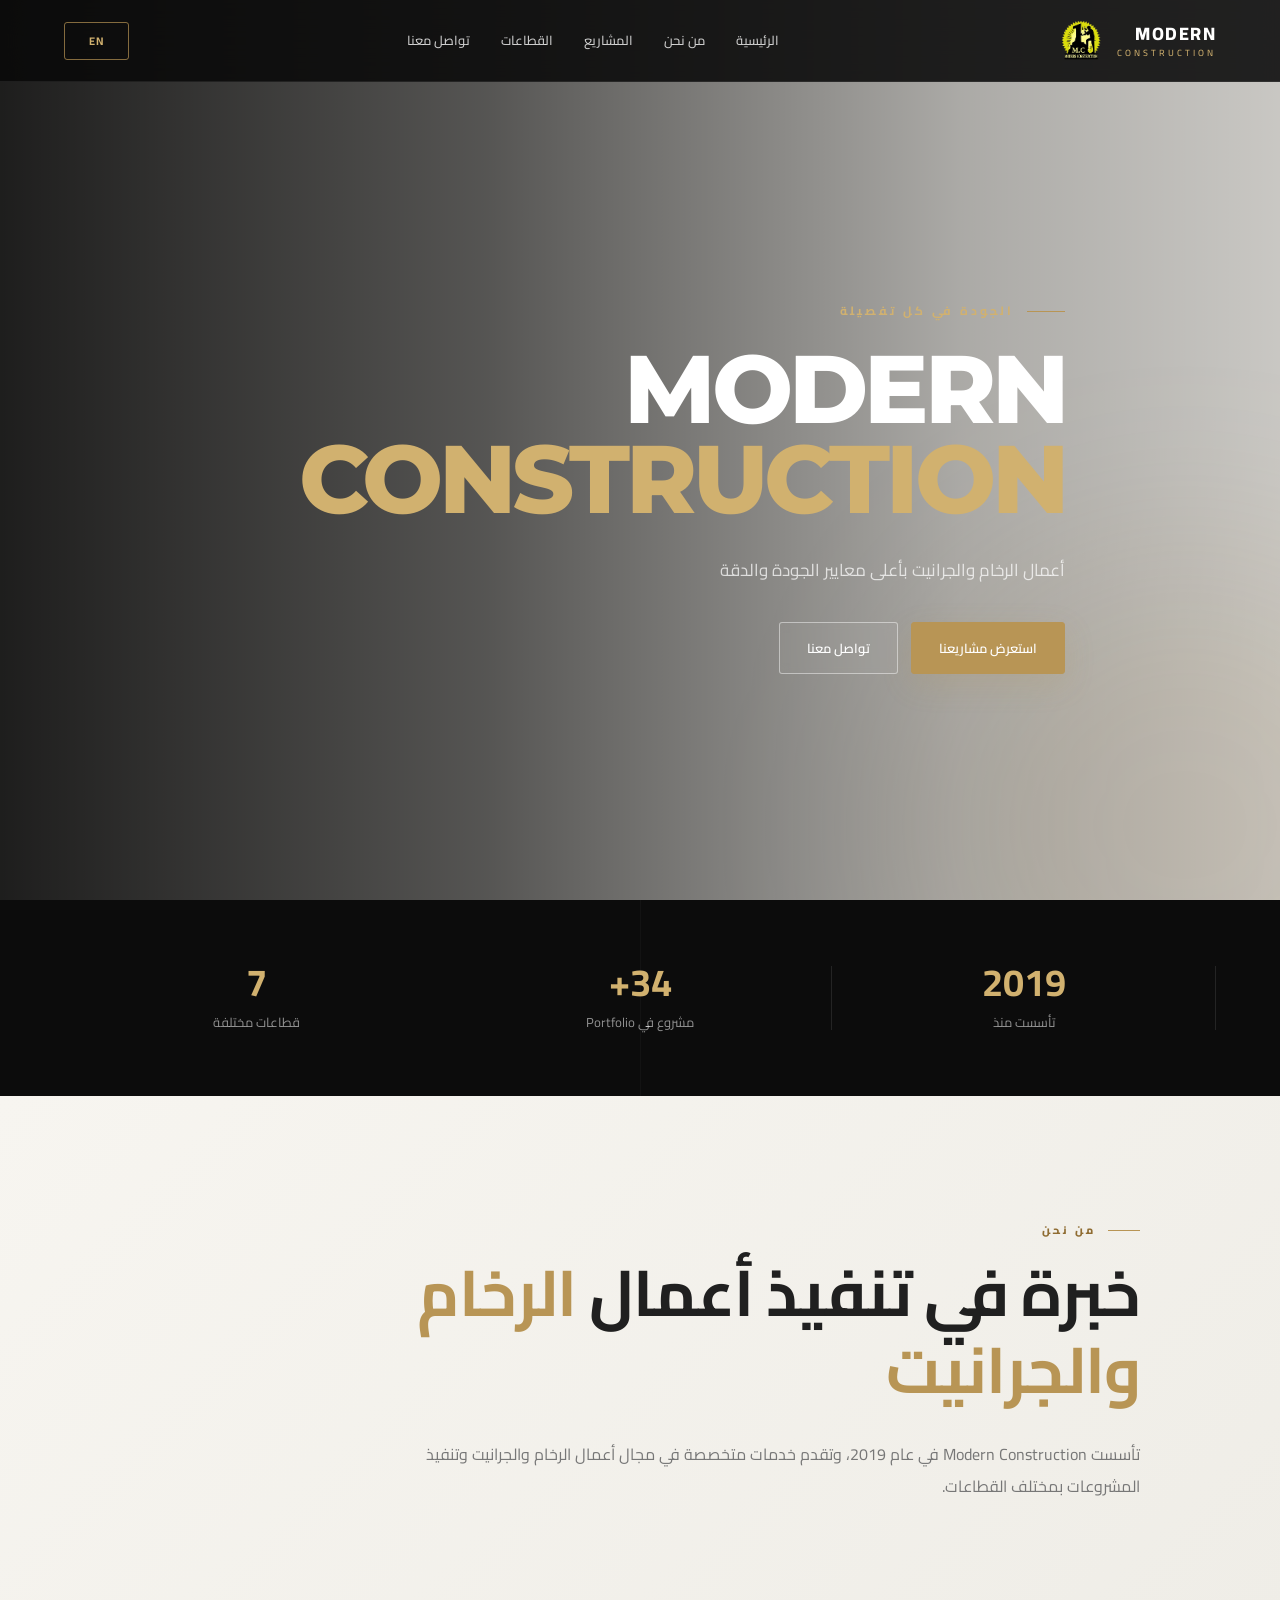
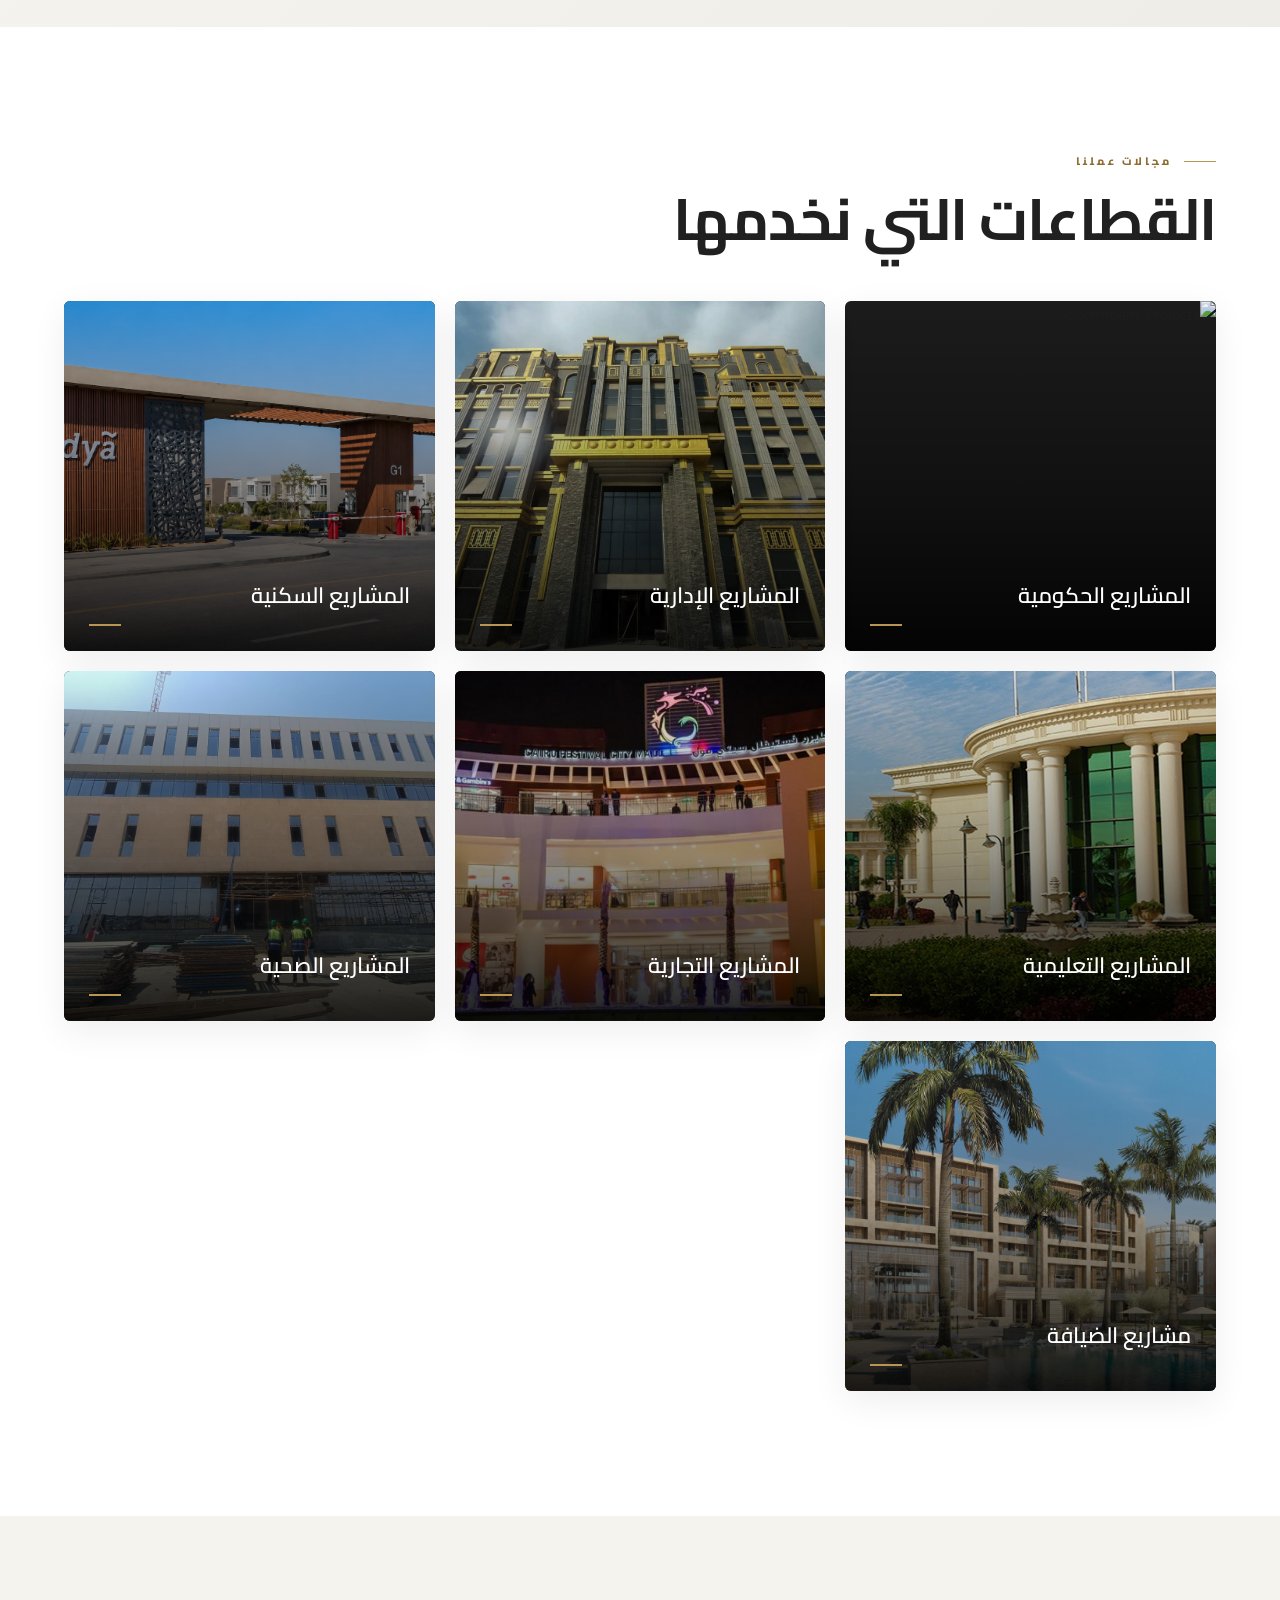
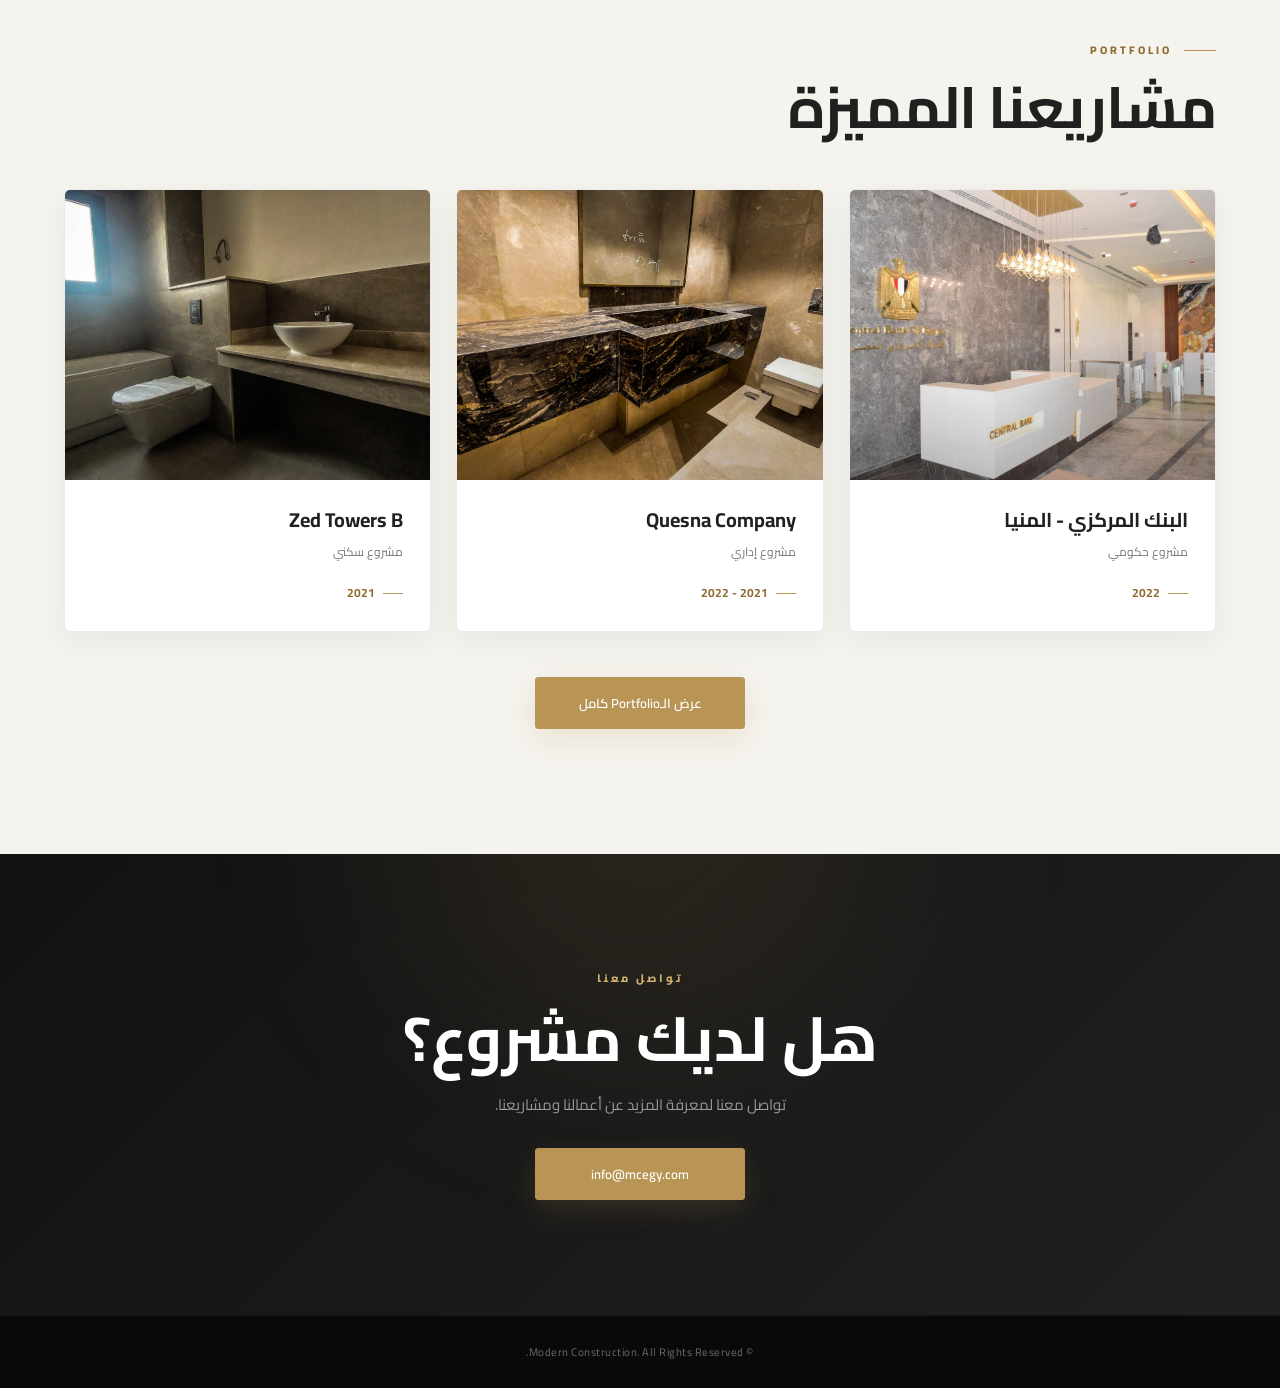
==== commit b4c60b05: "Add files via upload" ====
--- a/index.html
+++ b/index.html
@@ -311,7 +311,7 @@
                     <div class="sector-image">
 
                         <img
-                            src="assets/sectors/hospitality.jpg"
+                            src="assets/sectors/Hospitality.jpg"
                             alt="Hospitality Projects">
 
                     </div>
